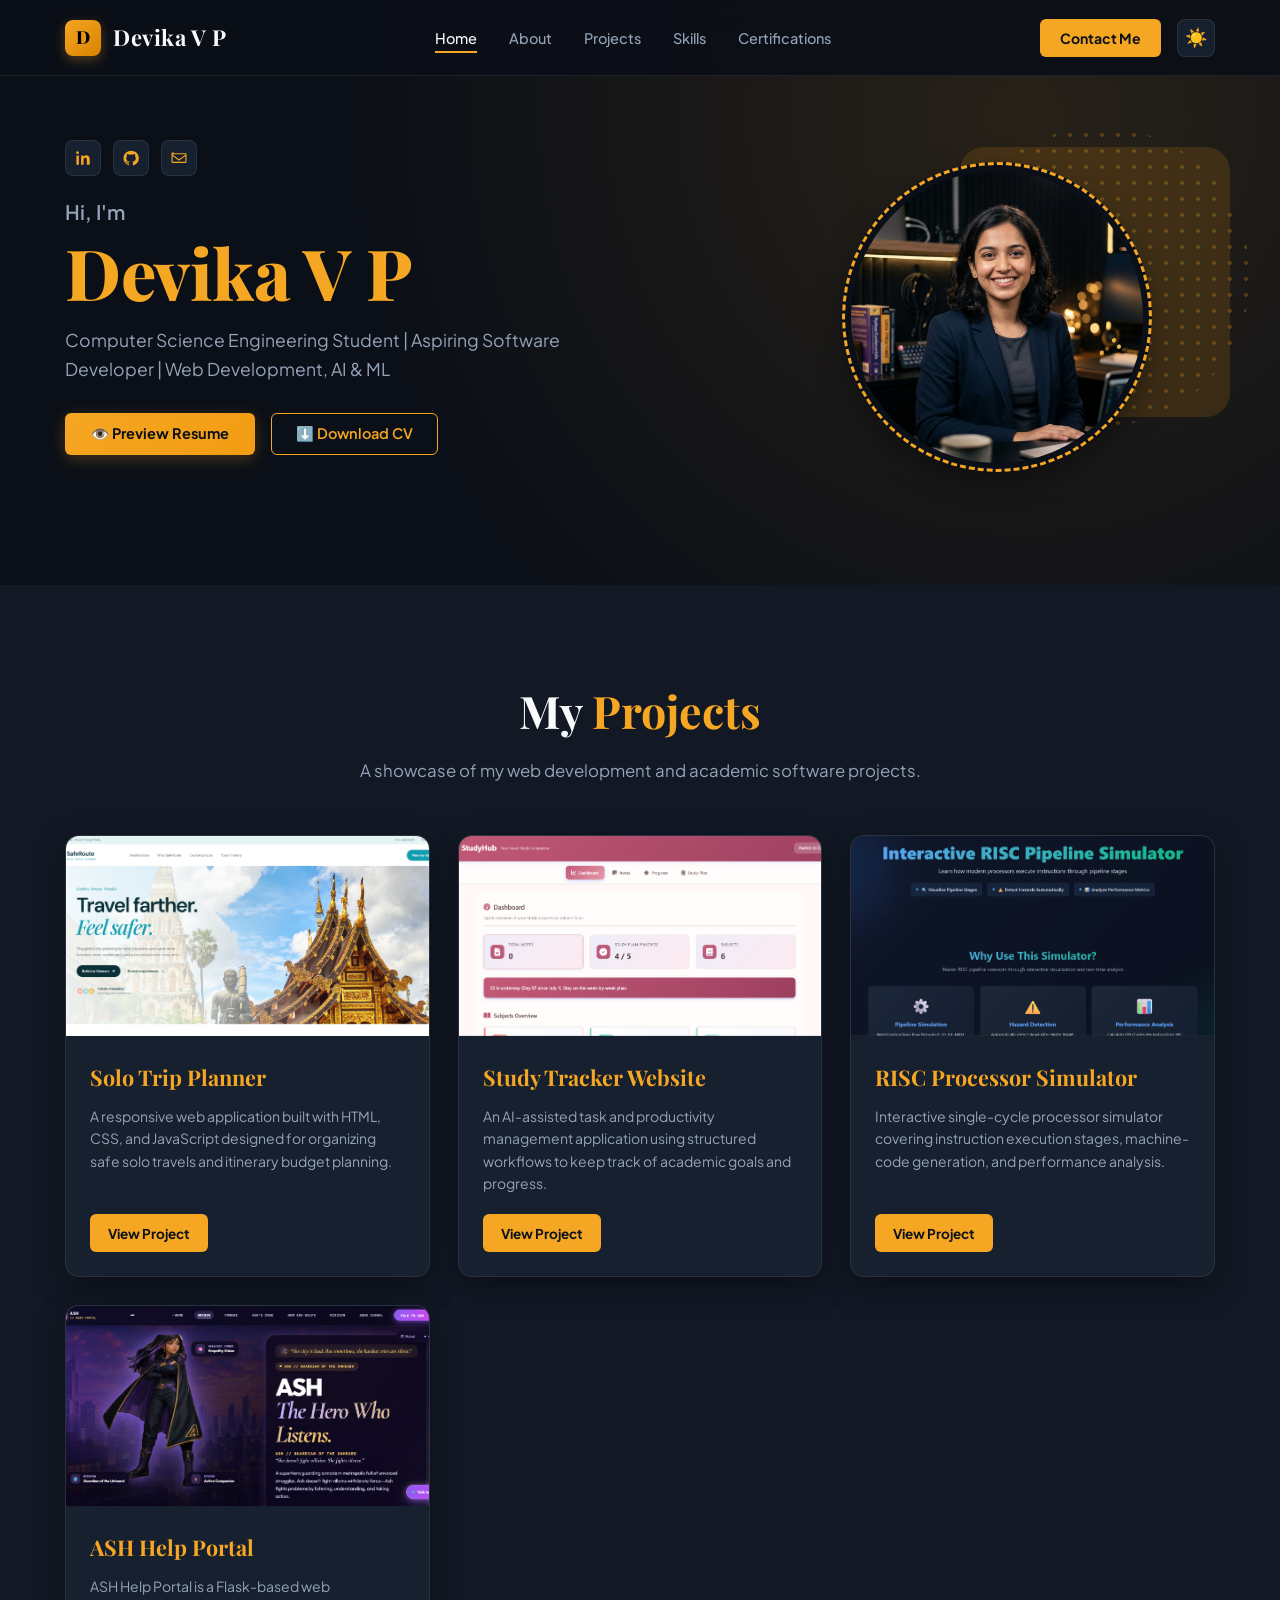
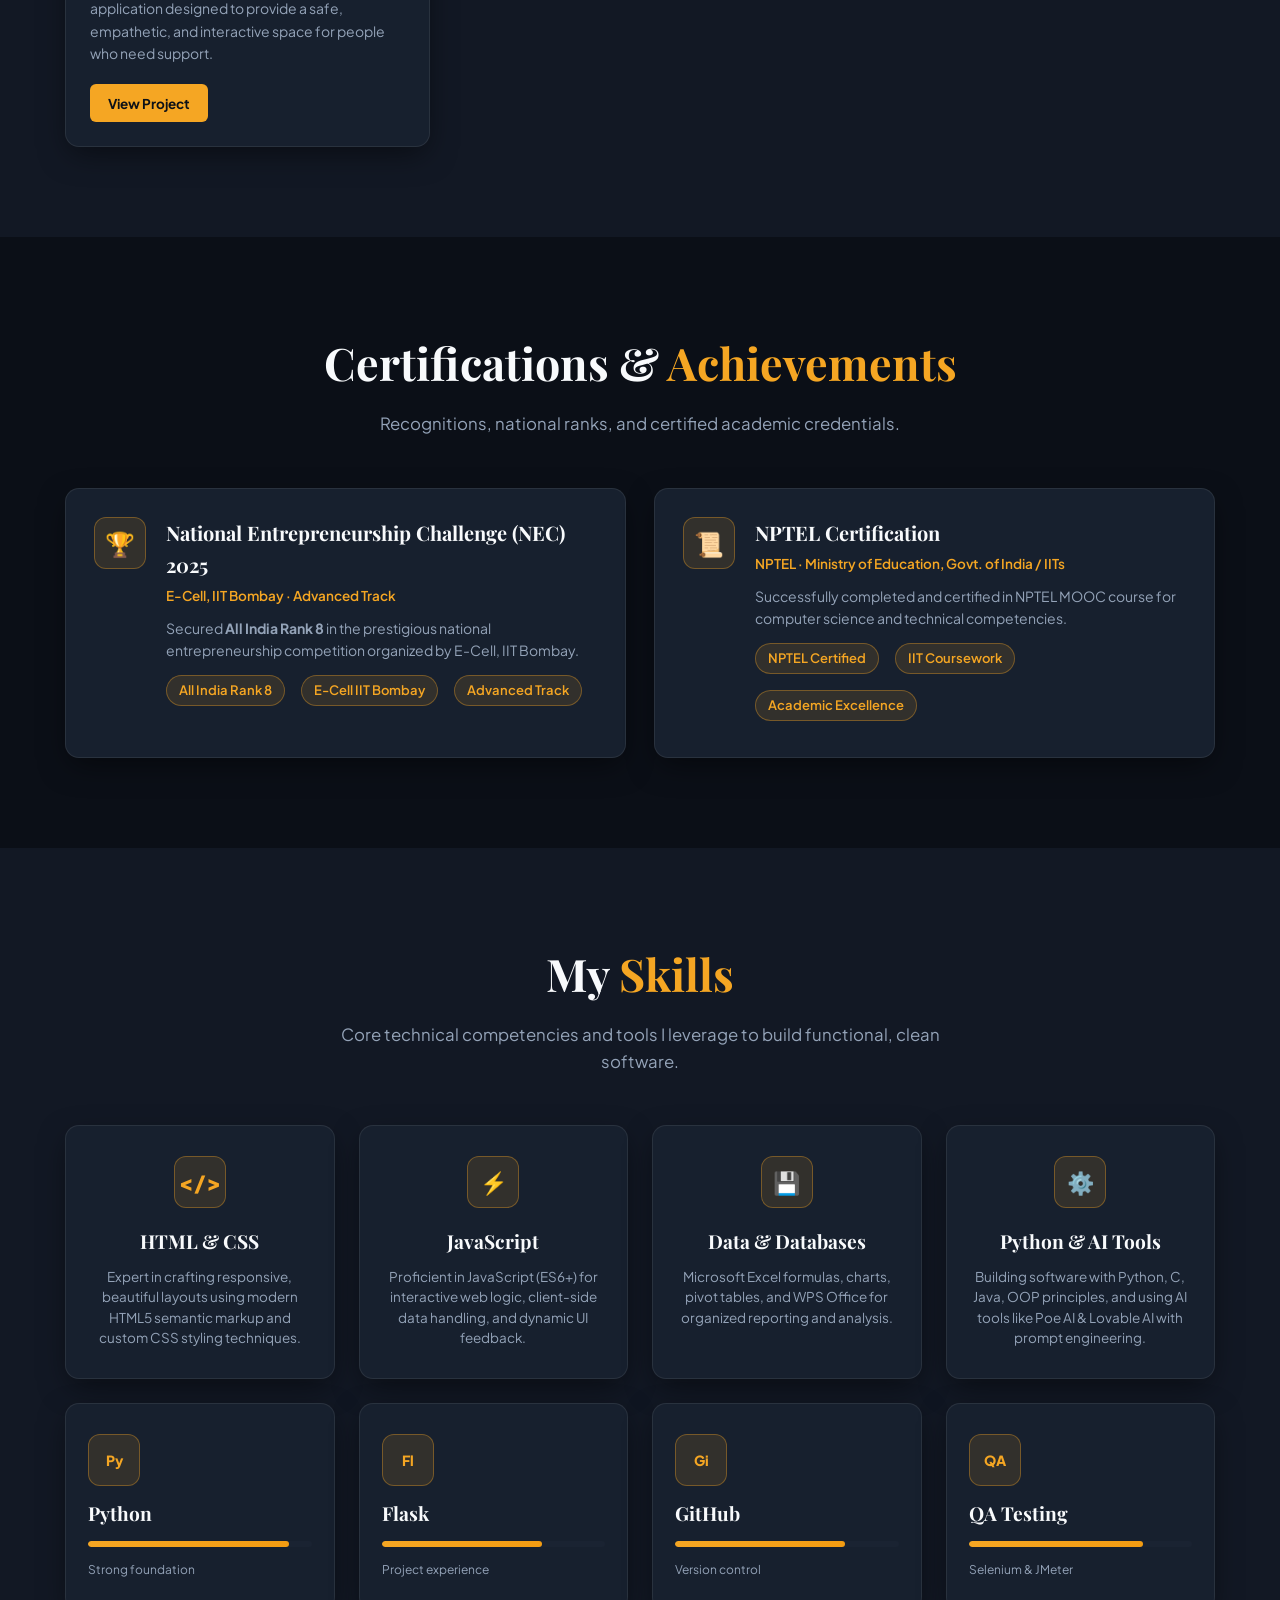
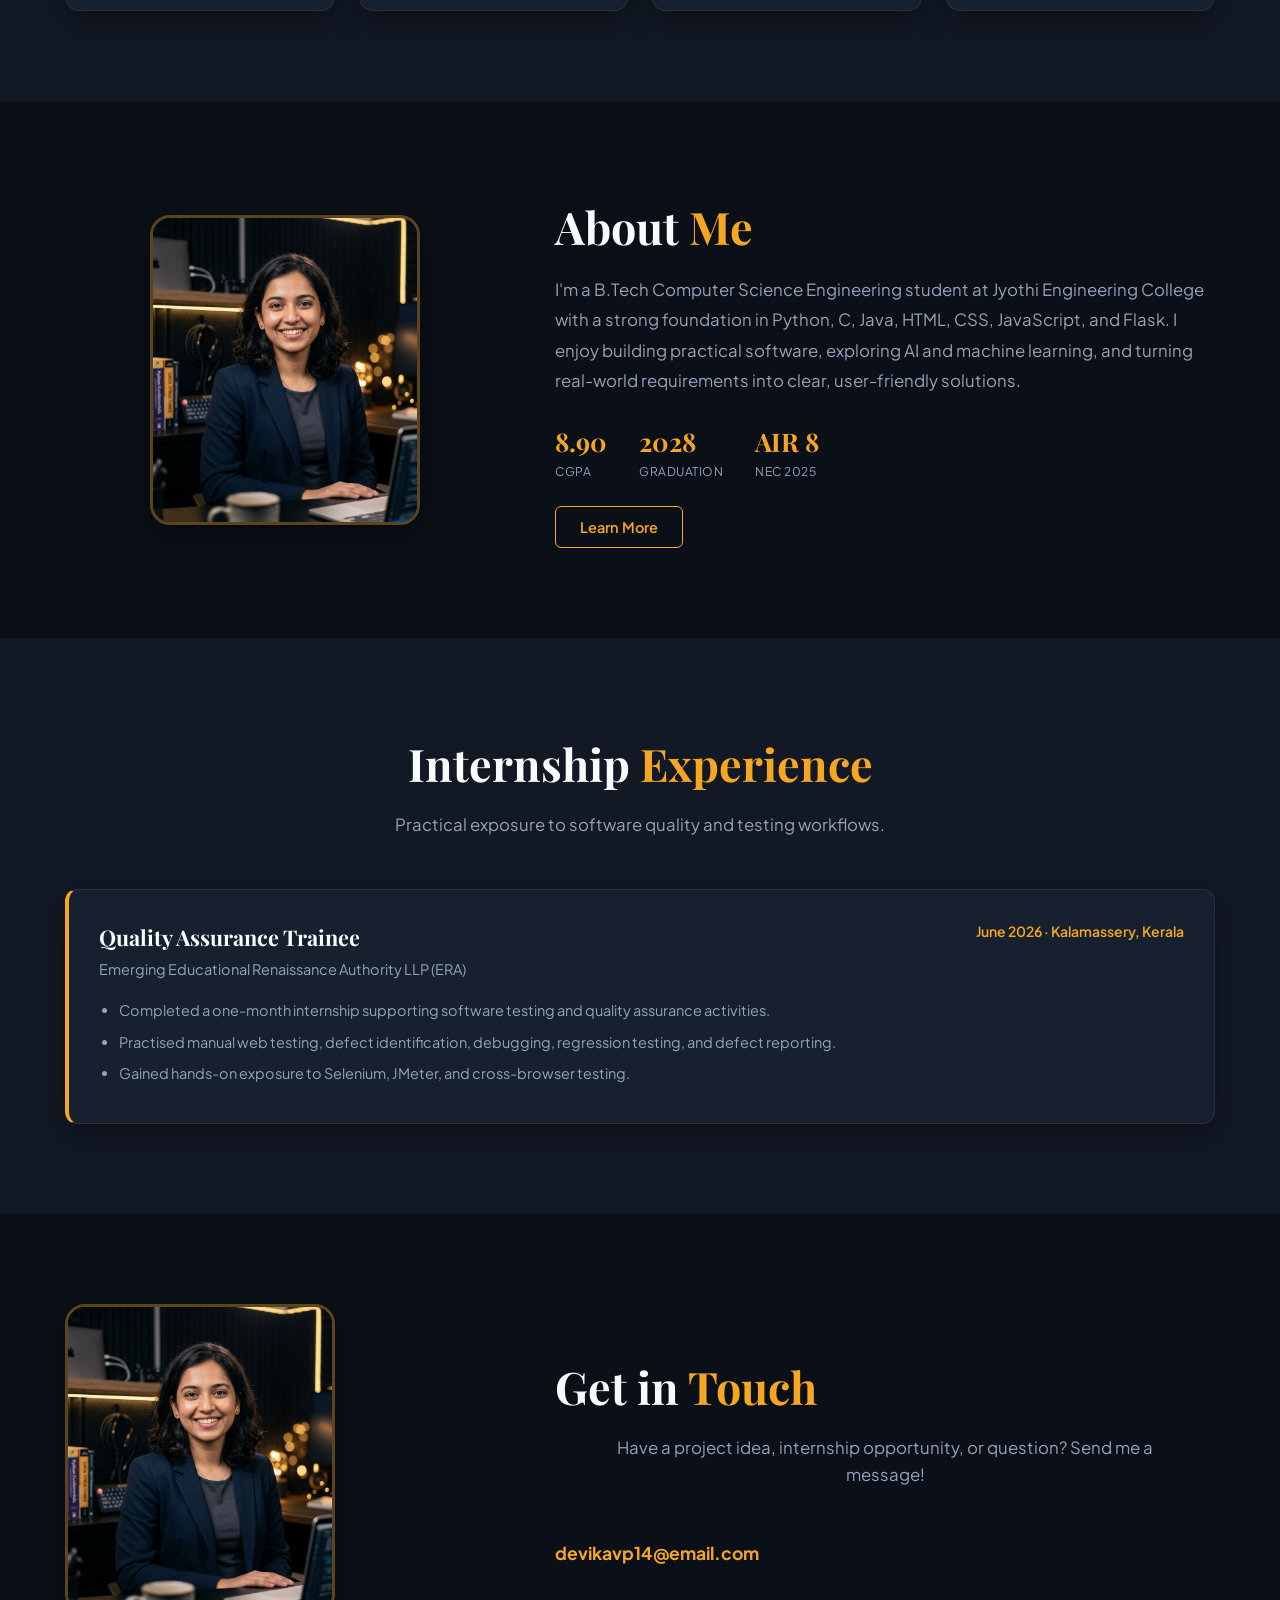
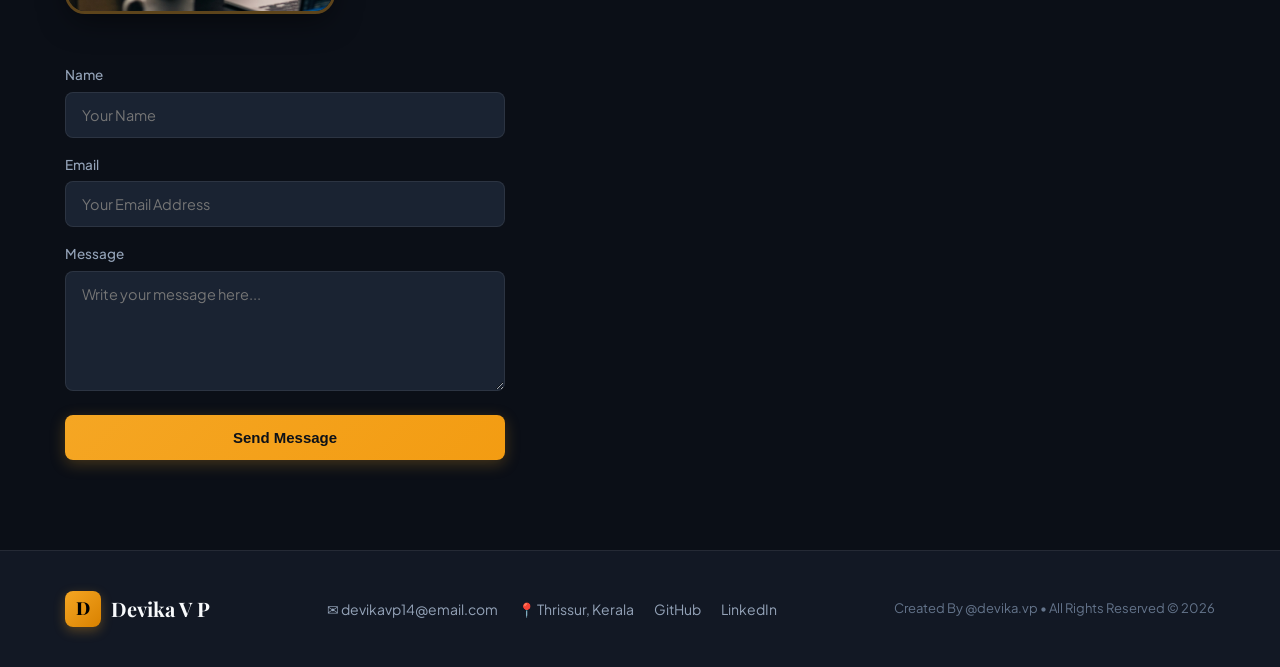
==== html/index.html @ f2f0548e "Initial portfolio" ====
<!DOCTYPE html>
<html lang="en">

<head>
  <meta charset="UTF-8">
  <meta name="viewport" content="width=device-width, initial-scale=1.0">
  <meta name="description"
    content="Devika V P — Computer Science Engineering Student & Aspiring Software Developer. Web development, AI/ML, projects, skills, and contact.">
  <title>Devika V P | Software Developer & Student Portfolio</title>

  <!-- Favicon -->
  <link rel="icon" type="image/svg+xml"
    href="data:image/svg+xml,<svg xmlns='http://www.w3.org/2000/svg' viewBox='0 0 100 100'><rect width='100' height='100' rx='20' fill='%23f5a623'/><text x='50%' y='68%' font-size='65' font-weight='bold' font-family='Georgia, serif' text-anchor='middle' fill='%23000000'>D</text></svg>">
  <link rel="stylesheet" href="style.css">

  <!-- Open Graph & Social Share Card Meta Tags -->
  <meta property="og:type" content="website">
  <meta property="og:title" content="Devika V P | Software Developer & Student Portfolio">
  <meta property="og:description"
    content="Computer Science Engineering Student @ Jyothi Engineering College. Web development, Python, Flask, AI/ML projects and QA testing.">
  <meta property="og:image" content="images/Avatar.jpg">
  <meta property="og:url" content="https://devika-vp.github.io/">

  <!-- Twitter Card Meta Tags -->
  <meta name="twitter:card" content="summary_large_image">
  <meta name="twitter:title" content="Devika V P | Software Developer Portfolio">
  <meta name="twitter:description"
    content="Computer Science Engineering Student @ Jyothi Engineering College. Web development, Python, Flask, AI/ML projects and QA testing.">
  <meta name="twitter:image" content="images/Avatar.jpg">
</head>

<body>

  <!-- 🔝 NAVBAR & SCROLL PROGRESS -->
  <header class="navbar">
    <div class="scroll-progress-bar" id="scrollProgress"></div>
    <div class="container">
      <a href="index.html" class="logo" aria-label="Devika V P Home">
        <span class="logo-badge">D</span>
        <span>Devika V P</span>
      </a>

      <nav aria-label="Main Navigation">
        <ul class="nav-links" id="navLinks">
          <li><a href="index.html" aria-current="page">Home</a></li>
          <li><a href="about.html">About</a></li>
          <li><a href="projects.html">Projects</a></li>
          <li><a href="#skills">Skills</a></li>
          <li><a href="#certifications">Certifications</a></li>
        </ul>
      </nav>

      <div class="nav-actions">
        <a href="#contact" class="nav-cta-btn">Contact Me</a>
        <button class="theme-toggle-btn" id="themeToggle" type="button" aria-label="Toggle light or dark theme">
          <span class="theme-icon">🌙</span>
        </button>
        <button class="mobile-toggle" id="mobileToggle" type="button" aria-label="Toggle menu">
          ☰
        </button>
      </div>
    </div>
  </header>

  <!-- 🚀 HERO SECTION -->
  <section class="hero-section" id="home">
    <div class="container">
      <div class="hero-grid">

        <!-- Left Hero Content -->
        <div class="hero-content">
          <div class="social-links" aria-label="Social links">
            <a href="https://www.linkedin.com/in/devika-v-p-40b480354" target="_blank" rel="noopener noreferrer"
              aria-label="LinkedIn">
              <svg viewBox="0 0 24 24" aria-hidden="true">
                <path
                  d="M6.5 8.5H3.25V21H6.5V8.5ZM4.88 3A1.88 1.88 0 1 0 4.88 6.75 1.88 1.88 0 0 0 4.88 3ZM21 13.84c0-3.76-2-5.51-4.67-5.51a4.04 4.04 0 0 0-3.65 2.01h-.05V8.5H9.5V21h3.25v-6.19c0-1.63.31-3.21 2.33-3.21 1.99 0 2.01 1.87 2.01 3.32V21H21v-7.16Z" />
              </svg>
            </a>
            <a href="https://github.com/devika-vp" target="_blank" rel="noopener noreferrer" aria-label="GitHub">
              <svg viewBox="0 0 24 24" aria-hidden="true">
                <path
                  d="M12 2.25a10 10 0 0 0-3.16 19.49c.5.09.68-.22.68-.48v-1.7c-2.78.61-3.37-1.18-3.37-1.18-.46-1.16-1.11-1.47-1.11-1.47-.91-.62.07-.61.07-.61 1 .07 1.53 1.03 1.53 1.03.9 1.53 2.35 1.09 2.93.83.09-.65.35-1.09.64-1.34-2.22-.25-4.56-1.11-4.56-4.94 0-1.09.39-1.98 1.03-2.68-.1-.25-.45-1.27.1-2.64 0 0 .84-.27 2.75 1.02A9.58 9.58 0 0 1 12 7.25c.85 0 1.7.11 2.5.33 1.9-1.29 2.74-1.02 2.74-1.02.55 1.37.2 2.39.1 2.64.64.7 1.03 1.59 1.03 2.68 0 3.84-2.34 4.68-4.57 4.93.36.31.68.92.68 1.85v2.74c0 .27.18.58.69.48A10 10 0 0 0 12 2.25Z" />
              </svg>
            </a>
            <a href="mailto:devikavp14@email.com" aria-label="Email">
              <svg viewBox="0 0 24 24" aria-hidden="true">
                <path
                  d="M3.5 5.5h17A1.5 1.5 0 0 1 22 7v10a1.5 1.5 0 0 1-1.5 1.5h-17A1.5 1.5 0 0 1 2 17V7a1.5 1.5 0 0 1 3.5-1.5Zm0 2.1 8.5 6.03 8.5-6.03V7h-17v.6Zm17 1.85-7.63 5.41a1.5 1.5 0 0 1-1.74 0L3.5 9.45V17h17V9.45Z" />
              </svg>
            </a>
          </div>
          <h2 class="hero-greeting">Hi, I'm</h2>
          <h1 class="hero-name">Devika V P</h1>
          <p class="hero-tagline">
            Computer Science Engineering Student | Aspiring Software Developer | Web Development, AI &amp; ML
          </p>

          <div class="hero-buttons">
            <a href="#" class="btn-gold-solid btn-open-resume-modal">👁️ Preview Resume</a>
            <a href="CV-1.pdf" class="btn-gold-outline" target="_blank" rel="noopener noreferrer">⬇️ Download CV</a>
          </div>
        </div>

        <!-- Right Hero Avatar Container -->
        <div class="hero-avatar-wrapper">
          <div class="hero-dots-pattern"></div>
          <div class="hero-backdrop-card"></div>
          <div class="hero-avatar-frame">
            <img src="images/Avatar.jpg" alt="Devika V P Profile Portrait" class="hero-avatar-img">
          </div>
        </div>

      </div>
    </div>
  </section>

  <!-- 📂 MY PROJECTS SECTION -->
  <section class="section section-alt" id="projects">
    <div class="container">

      <div class="section-header">
        <h2 class="section-title">My <span class="accent-text">Projects</span></h2>
        <p class="section-subtitle">
          A showcase of my web development and academic software projects.
        </p>
      </div>

      <div class="projects-grid">

        <!-- Project Card 1 -->
        <article class="project-card">
          <div class="project-thumbnail">
            <img src="images/SoloTripPlanner.png" alt="Solo Trip Planner App Preview">
          </div>
          <div class="project-body">
            <h3 class="project-title">Solo Trip Planner</h3>
            <p class="project-desc">
              A responsive web application built with HTML, CSS, and JavaScript designed for organizing safe solo
              travels and itinerary budget planning.
            </p>
            <div class="project-btn-wrapper">
              <a href="solo-trip.html" class="btn-card-gold">View Project</a>
            </div>
          </div>
        </article>

        <!-- Project Card 2 -->
        <article class="project-card">
          <div class="project-thumbnail">
            <img src="images/Study Tracker.png" alt="Study Tracker Application Preview">
          </div>
          <div class="project-body">
            <h3 class="project-title">Study Tracker Website</h3>
            <p class="project-desc">
              An AI-assisted task and productivity management application using structured workflows to keep track of
              academic goals and progress.
            </p>
            <div class="project-btn-wrapper">
              <a href="study-tracker.html" class="btn-card-gold">View Project</a>
            </div>
          </div>
        </article>

        <!-- Project Card 3 -->
        <article class="project-card">
          <div class="project-thumbnail">
            <img src="images/Risc.png" alt="Risc Application">
          </div>
          <div class="project-body">
            <h3 class="project-title">RISC Processor Simulator</h3>
            <p class="project-desc">
              Interactive single-cycle processor simulator covering instruction execution stages, machine-code
              generation, and performance analysis.
            </p>
            <div class="project-btn-wrapper">
              <a href="risc-simulator.html" class="btn-card-gold">View Project</a>
            </div>
          </div>
        </article>

        <!-- Project Card 4 -->
        <article class="project-card">
          <div class="project-thumbnail">
            <img src="images/Ash Portal.png" alt="ASH Help Portal preview">
          </div>
          <div class="project-body">
            <h3 class="project-title">ASH Help Portal</h3>
            <p class="project-desc">
              ASH Help Portal is a Flask-based web application designed to provide a safe, empathetic, and interactive
              space for people who need support.
            </p>
            <div class="project-btn-wrapper">
              <a href="ash.html" class="btn-card-gold">View Project</a>
            </div>
          </div>
        </article>

      </div>

    </div>
  </section>

  <!-- 🏆 CERTIFICATIONS & ACHIEVEMENTS SECTION -->
  <section class="section" id="certifications">
    <div class="container">
      <div class="section-header">
        <h2 class="section-title">Certifications &amp; <span class="accent-text">Achievements</span></h2>
        <p class="section-subtitle">Recognitions, national ranks, and certified academic credentials.</p>
      </div>

      <div class="cert-grid">
        <!-- Cert 1 -->
        <article class="cert-card">
          <div class="cert-icon">🏆</div>
          <div class="cert-body">
            <h3>National Entrepreneurship Challenge (NEC) 2025</h3>
            <p class="cert-issuer">E-Cell, IIT Bombay · Advanced Track</p>
            <p class="cert-desc">Secured <strong>All India Rank 8</strong> in the prestigious national entrepreneurship
              competition organized by E-Cell, IIT Bombay.</p>
            <div class="cert-tags">
              <span class="badge-tag">All India Rank 8</span>
              <span class="badge-tag">E-Cell IIT Bombay</span>
              <span class="badge-tag">Advanced Track</span>
            </div>
          </div>
        </article>

        <!-- Cert 2 -->
        <article class="cert-card">
          <div class="cert-icon">📜</div>
          <div class="cert-body">
            <h3>NPTEL Certification</h3>
            <p class="cert-issuer">NPTEL · Ministry of Education, Govt. of India / IITs</p>
            <p class="cert-desc">Successfully completed and certified in NPTEL MOOC course for computer science and
              technical competencies.</p>
            <div class="cert-tags">
              <span class="badge-tag">NPTEL Certified</span>
              <span class="badge-tag">IIT Coursework</span>
              <span class="badge-tag">Academic Excellence</span>
            </div>
          </div>
        </article>
      </div>

    </div>
  </section>

  <!-- 💡 MY SKILLS SECTION -->
  <section class="section section-alt" id="skills">
    <div class="container">

      <div class="section-header">
        <h2 class="section-title">My <span class="accent-text">Skills</span></h2>
        <p class="section-subtitle">
          Core technical competencies and tools I leverage to build functional, clean software.
        </p>
      </div>

      <div class="skills-grid">

        <div class="skill-card">
          <div class="skill-icon-box">&lt;/&gt;</div>
          <h3 class="skill-title">HTML &amp; CSS</h3>
          <p class="skill-desc">
            Expert in crafting responsive, beautiful layouts using modern HTML5 semantic markup and custom CSS styling
            techniques.
          </p>
        </div>

        <div class="skill-card">
          <div class="skill-icon-box">⚡</div>
          <h3 class="skill-title">JavaScript</h3>
          <p class="skill-desc">
            Proficient in JavaScript (ES6+) for interactive web logic, client-side data handling, and dynamic UI
            feedback.
          </p>
        </div>

        <div class="skill-card">
          <div class="skill-icon-box">💾</div>
          <h3 class="skill-title">Data &amp; Databases</h3>
          <p class="skill-desc">
            Microsoft Excel formulas, charts, pivot tables, and WPS Office for organized reporting and analysis.
          </p>
        </div>

        <div class="skill-card">
          <div class="skill-icon-box">⚙️</div>
          <h3 class="skill-title">Python &amp; AI Tools</h3>
          <p class="skill-desc">
            Building software with Python, C, Java, OOP principles, and using AI tools like Poe AI &amp; Lovable AI with
            prompt engineering.
          </p>
        </div>

        <div class="skill-card skill-card-compact">
          <div class="skill-icon-box">Py</div>
          <h3 class="skill-title">Python</h3>
          <div class="skill-meter"><span style="width: 90%"></span></div>
          <small>Strong foundation</small>
        </div>

        <div class="skill-card skill-card-compact">
          <div class="skill-icon-box">Fl</div>
          <h3 class="skill-title">Flask</h3>
          <div class="skill-meter"><span style="width: 72%"></span></div>
          <small>Project experience</small>
        </div>

        <div class="skill-card skill-card-compact">
          <div class="skill-icon-box">Gi</div>
          <h3 class="skill-title">GitHub</h3>
          <div class="skill-meter"><span style="width: 76%"></span></div>
          <small>Version control</small>
        </div>

        <div class="skill-card skill-card-compact">
          <div class="skill-icon-box">QA</div>
          <h3 class="skill-title">QA Testing</h3>
          <div class="skill-meter"><span style="width: 78%"></span></div>
          <small>Selenium &amp; JMeter</small>
        </div>

      </div>

    </div>
  </section>

  <!-- 👤 ABOUT ME SECTION -->
  <section class="section" id="about">
    <div class="container">
      <div class="about-container">
        <div class="about-visual">
          <img src="images/Avatar.jpg" alt="Devika V P" loading="lazy">
        </div>
        <div class="about-copy">
          <h2 class="section-title">About <span class="accent-text">Me</span></h2>
          <p class="about-text">I'm a B.Tech Computer Science Engineering student at Jyothi Engineering College with a
            strong foundation in Python, C, Java, HTML, CSS, JavaScript, and Flask. I enjoy building practical software,
            exploring AI and machine learning, and turning real-world requirements into clear, user-friendly solutions.
          </p>
          <div class="about-stats">
            <div><strong>8.90</strong><span>CGPA</span></div>
            <div><strong>2028</strong><span>Graduation</span></div>
            <div><strong>AIR 8</strong><span>NEC 2025</span></div>
          </div>
          <a href="about.html" class="btn-gold-outline">Learn More</a>
        </div>

      </div>
    </div>
  </section>

  <!-- 💼 INTERNSHIP SECTION -->
  <section class="section section-alt" id="experience">
    <div class="container">
      <div class="experience-container">
        <div class="section-header">
          <h2 class="section-title">Internship <span class="accent-text">Experience</span></h2>
          <p class="section-subtitle">Practical exposure to software quality and testing workflows.</p>
        </div>
        <article class="experience-card">
          <div class="experience-heading">
            <div>
              <h3>Quality Assurance Trainee</h3>
              <p>Emerging Educational Renaissance Authority LLP (ERA)</p>
            </div>
            <span>June 2026 · Kalamassery, Kerala</span>
          </div>
          <ul>
            <li>Completed a one-month internship supporting software testing and quality assurance activities.</li>
            <li>Practised manual web testing, defect identification, debugging, regression testing, and defect
              reporting.</li>
            <li>Gained hands-on exposure to Selenium, JMeter, and cross-browser testing.</li>
          </ul>
        </article>
      </div>
    </div>
  </section>

  <!-- ✉️ CONTACT ME SECTION -->
  <section class="section" id="contact">
    <div class="container">
      <div class="contact-container">
        <div class="contact-visual">
          <img src="images/Avatar.jpg" alt="Devika V P ready to connect" loading="lazy">
        </div>
        <div class="contact-copy">
          <div class="section-header">
            <h2 class="section-title">Get in <span class="accent-text">Touch</span></h2>
            <p class="section-subtitle">Have a project idea, internship opportunity, or question? Send me a message!</p>
          </div>
          <p class="contact-email"><a href="mailto:devikavp14@email.com">devikavp14@email.com</a></p>
        </div>

        <form class="contact-form" id="contactForm">
          <div class="form-group">
            <label for="name" class="form-label">Name</label>
            <input type="text" id="name" name="name" class="form-control" placeholder="Your Name" required>
          </div>

          <div class="form-group">
            <label for="email" class="form-label">Email</label>
            <input type="email" id="email" name="email" class="form-control" placeholder="Your Email Address" required>
          </div>

          <div class="form-group">
            <label for="message" class="form-label">Message</label>
            <textarea id="message" name="message" class="form-control" placeholder="Write your message here..."
              required></textarea>
          </div>

          <button type="submit" class="btn-full-gold">Send Message</button>
        </form>

      </div>
    </div>
  </section>

  <!-- 📄 RESUME PREVIEW MODAL -->
  <div class="modal-overlay" id="resumeModal" aria-hidden="true">
    <div class="modal-container">
      <div class="modal-header">
        <h3>Devika V P — Resume</h3>
        <button class="modal-close-btn" id="closeResumeModal" type="button"
          aria-label="Close resume preview">&times;</button>
      </div>
      <div class="modal-body">
        <iframe src="CV-1.pdf" title="Devika V P Resume PDF Preview"></iframe>
      </div>
    </div>
  </div>

  <!-- 🔝 BACK TO TOP BUTTON -->
  <button class="back-to-top-btn" id="backToTop" type="button" aria-label="Back to top">↑</button>

  <!-- 🔻 FOOTER -->
  <footer class="site-footer">
    <div class="container">
      <div class="footer-content">

        <div class="footer-logo">
          <span class="logo-badge">D</span>
          <span class="footer-brand">Devika V P</span>
        </div>

        <div class="footer-contact">
          <a href="mailto:devikavp14@email.com">✉ devikavp14@email.com</a>
          <span>📍 Thrissur, Kerala</span>
          <a href="https://github.com/devika-vp" target="_blank" rel="noopener noreferrer">GitHub</a>
          <a href="https://www.linkedin.com/in/devika-v-p-40b480354" target="_blank"
            rel="noopener noreferrer">LinkedIn</a>
        </div>

        <div class="footer-copyright">
          Created By @devika.vp • All Rights Reserved © <span id="year">2026</span>
        </div>

      </div>
    </div>
  </footer>

  <script src="script.js"></script>
</body>

</html>
---- html/style.css ----
/* ==========================================================================
   DEVIKA V P - PORTFOLIO DESIGN SYSTEM & UNIFIED THEME
   Warm Gold & Dark Slate Theme with Light Mode Toggle Support
   ========================================================================== */

@import url('https://fonts.googleapis.com/css2?family=Playfair+Display:ital,wght@0,500;0,600;0,700;0,800;1,600&family=Plus+Jakarta+Sans:wght@300;400;500;600;700;800&display=swap');

/* ==========================================================================
   THEME VARIABLES & TOKENS
   ========================================================================== */
:root,
[data-theme="dark"] {
  --bg-main: #0b0f17;
  --bg-secondary: #121824;
  --bg-card: #17202e;
  --bg-card-hover: #1e293b;
  --bg-input: #1a2332;
  --navbar-bg: rgba(11, 15, 23, 0.92);
  --navbar-border: rgba(255, 255, 255, 0.08);

  --text-main: #f8fafc;
  --text-muted: #94a3b8;
  --text-dim: #64748b;

  --accent-gold: #f5a623;
  --accent-gold-dark: #d98200;
  --accent-amber: #ff9800;
  --accent-orange: #f39c12;
  --accent-light: #ffe8cc;

  --border-subtle: rgba(255, 255, 255, 0.08);
  --border-gold: rgba(245, 166, 35, 0.35);

  --shadow-card: 0 10px 30px -5px rgba(0, 0, 0, 0.5);
  --shadow-gold: 0 8px 25px rgba(245, 166, 35, 0.25);
  --hero-glow: radial-gradient(circle at 80% 20%, rgba(245, 166, 35, 0.12) 0%, transparent 60%);

  --tag-bg: rgba(245, 166, 35, 0.12);
  --tag-text: #f5a623;

  --font-heading: 'Playfair Display', Georgia, serif;
  --font-body: 'Plus Jakarta Sans', -apple-system, BlinkMacSystemFont, sans-serif;
  --transition-smooth: all 0.3s cubic-bezier(0.4, 0, 0.2, 1);
}

[data-theme="light"] {
  --bg-main: #f8f9fc;
  --bg-secondary: #fffaf3;
  --bg-card: #ffffff;
  --bg-card-hover: #fff7ec;
  --bg-input: #fffaf4;
  --navbar-bg: rgba(248, 249, 252, 0.94);
  --navbar-border: #e8e9ed;

  --text-main: #1e232d;
  --text-muted: #5c6370;
  --text-dim: #8c92a0;

  --accent-gold: #e68a00;
  --accent-gold-dark: #cc7a00;
  --accent-amber: #f59e0b;
  --accent-orange: #ea580c;
  --accent-light: #fff3e0;

  --border-subtle: #eceef2;
  --border-gold: rgba(230, 138, 0, 0.35);

  --shadow-card: 0 12px 30px rgba(55, 45, 25, 0.07);
  --shadow-gold: 0 8px 20px rgba(230, 138, 0, 0.2);
  --hero-glow: radial-gradient(circle at 80% 20%, rgba(245, 158, 11, 0.15) 0%, transparent 60%);

  --tag-bg: #fff1df;
  --tag-text: #d97706;
}

/* RESET & BASE STYLES */
* {
  margin: 0;
  padding: 0;
  box-sizing: border-box;
}

html {
  scroll-behavior: smooth;
}

body {
  font-family: var(--font-body);
  background-color: var(--bg-main);
  color: var(--text-main);
  line-height: 1.6;
  overflow-x: hidden;
  opacity: 0;
  transition: opacity 0.4s ease, background-color 0.3s ease, color 0.3s ease;
  min-height: 100vh;
  display: flex;
  flex-direction: column;
}

body.fade-in-active {
  opacity: 1;
}

body.fade-out-active {
  opacity: 0;
}

a {
  color: var(--accent-gold);
  text-decoration: none;
  transition: var(--transition-smooth);
}

a:hover {
  color: var(--accent-amber);
}

img {
  max-width: 100%;
  height: auto;
  display: block;
}

.container {
  max-width: 1200px;
  margin: 0 auto;
  padding: 0 25px;
  width: 100%;
}

/* ==========================================================================
   NAVIGATION BAR & SCROLL PROGRESS INDICATOR
   ========================================================================== */
.navbar {
  position: fixed;
  top: 0;
  left: 0;
  width: 100%;
  height: 76px;
  background: var(--navbar-bg);
  backdrop-filter: blur(16px);
  -webkit-backdrop-filter: blur(16px);
  border-bottom: 1px solid var(--navbar-border);
  z-index: 1000;
  display: flex;
  align-items: center;
  transition: var(--transition-smooth);
}

.scroll-progress-bar {
  position: absolute;
  bottom: 0;
  left: 0;
  height: 3px;
  background: linear-gradient(90deg, var(--accent-gold), var(--accent-orange));
  width: 0%;
  transition: width 0.1s ease-out;
  z-index: 1001;
}

.navbar .container {
  display: flex;
  justify-content: space-between;
  align-items: center;
}

.logo {
  display: flex;
  align-items: center;
  gap: 12px;
  font-family: var(--font-heading);
  font-size: 22px;
  font-weight: 700;
  color: var(--text-main);
  letter-spacing: 0.5px;
}

.logo-badge {
  width: 36px;
  height: 36px;
  background: linear-gradient(135deg, var(--accent-gold), var(--accent-gold-dark));
  color: #000;
  font-weight: 800;
  font-size: 18px;
  border-radius: 8px;
  display: flex;
  align-items: center;
  justify-content: center;
  font-family: var(--font-heading);
  box-shadow: 0 4px 12px rgba(245, 166, 35, 0.3);
}

.nav-links {
  display: flex;
  align-items: center;
  gap: 32px;
  list-style: none;
}

.nav-links a {
  color: var(--text-muted);
  font-size: 14.5px;
  font-weight: 500;
  position: relative;
  padding: 6px 0;
}

.nav-links a:hover,
.nav-links a[aria-current="page"],
.nav-links a.active {
  color: var(--text-main);
}

.nav-links a::after {
  content: '';
  position: absolute;
  bottom: 0;
  left: 0;
  width: 0%;
  height: 2px;
  background: var(--accent-gold);
  transition: var(--transition-smooth);
}

.nav-links a:hover::after,
.nav-links a[aria-current="page"]::after,
.nav-links a.active::after {
  width: 100%;
}

.nav-actions {
  display: flex;
  align-items: center;
  gap: 16px;
}

.nav-cta-btn {
  display: inline-flex;
  align-items: center;
  justify-content: center;
  background: var(--accent-gold) !important;
  color: #0d1117 !important;
  font-weight: 700 !important;
  font-size: 14px !important;
  padding: 8px 20px !important;
  height: 38px;
  border-radius: 6px !important;
  transition: var(--transition-smooth);
  text-decoration: none !important;
  line-height: 1;
}

.nav-cta-btn:hover {
  background: var(--accent-amber) !important;
  transform: translateY(-2px);
  box-shadow: var(--shadow-gold);
}

.nav-cta-btn::after {
  display: none !important;
}

.theme-toggle-btn {
  background: var(--bg-card);
  border: 1px solid var(--border-subtle);
  color: var(--accent-gold);
  width: 38px;
  height: 38px;
  border-radius: 8px;
  display: flex;
  align-items: center;
  justify-content: center;
  font-size: 18px;
  cursor: pointer;
  transition: var(--transition-smooth);
}

.theme-toggle-btn:hover {
  border-color: var(--accent-gold);
  transform: scale(1.05);
  box-shadow: 0 0 12px rgba(245, 166, 35, 0.3);
}

.mobile-toggle {
  display: none;
  background: none;
  border: none;
  color: var(--text-main);
  font-size: 24px;
  cursor: pointer;
  padding: 4px;
}

/* ==========================================================================
   BUTTONS & FLOATING BACK TO TOP
   ========================================================================== */
.btn-gold-solid {
  display: inline-flex;
  align-items: center;
  justify-content: center;
  gap: 8px;
  background: linear-gradient(135deg, var(--accent-gold), var(--accent-orange));
  color: #0d1118;
  font-weight: 700;
  font-size: 14.5px;
  padding: 12px 26px;
  height: 42px;
  border-radius: 6px;
  border: none;
  cursor: pointer;
  transition: var(--transition-smooth);
  box-shadow: 0 4px 15px rgba(245, 166, 35, 0.25);
  text-decoration: none !important;
}

.btn-gold-solid:hover {
  background: linear-gradient(135deg, var(--accent-amber), var(--accent-gold));
  transform: translateY(-2px);
  box-shadow: 0 8px 25px rgba(245, 166, 35, 0.4);
  color: #000;
}

.btn-gold-outline, .nav-btn {
  display: inline-flex;
  align-items: center;
  justify-content: center;
  gap: 8px;
  background: transparent;
  color: var(--accent-gold);
  font-weight: 600;
  font-size: 14.5px;
  padding: 11px 24px;
  height: 42px;
  border-radius: 6px;
  border: 1.5px solid var(--accent-gold);
  cursor: pointer;
  transition: var(--transition-smooth);
  text-decoration: none !important;
}

.btn-gold-outline:hover, .nav-btn:hover {
  background: rgba(245, 166, 35, 0.12);
  color: var(--accent-amber);
  border-color: var(--accent-amber);
  transform: translateY(-2px);
}

.btn-card-gold {
  display: inline-flex;
  align-items: center;
  justify-content: center;
  background: var(--accent-gold);
  color: #0d1118 !important;
  font-weight: 700;
  font-size: 13.5px;
  padding: 8px 18px;
  height: 38px;
  border-radius: 6px;
  text-align: center;
  transition: var(--transition-smooth);
}

.btn-card-gold:hover {
  background: var(--accent-amber);
  transform: translateY(-2px);
  box-shadow: 0 4px 12px rgba(245, 166, 35, 0.3);
}

.back-to-top-btn {
  position: fixed;
  bottom: 30px;
  right: 30px;
  width: 46px;
  height: 46px;
  border-radius: 50%;
  background: linear-gradient(135deg, var(--accent-gold), var(--accent-orange));
  color: #0d1118;
  border: none;
  font-size: 20px;
  font-weight: 800;
  cursor: pointer;
  display: flex;
  align-items: center;
  justify-content: center;
  box-shadow: 0 8px 20px rgba(245, 166, 35, 0.35);
  opacity: 0;
  visibility: hidden;
  transform: translateY(20px);
  transition: var(--transition-smooth);
  z-index: 1500;
}

.back-to-top-btn.show {
  opacity: 1;
  visibility: visible;
  transform: translateY(0);
}

.back-to-top-btn:hover {
  transform: translateY(-4px);
  box-shadow: 0 12px 28px rgba(245, 166, 35, 0.5);
}

/* ==========================================================================
   HERO SECTION
   ========================================================================== */
.hero-section {
  padding: 140px 0 90px;
  position: relative;
  background: var(--hero-glow);
  overflow: hidden;
}

.hero-grid {
  display: grid;
  grid-template-columns: 1.2fr 0.8fr;
  align-items: center;
  gap: 60px;
}

.hero-greeting {
  font-family: var(--font-body);
  font-size: 1.25rem;
  font-weight: 600;
  color: var(--text-muted);
  margin-bottom: 6px;
}

.hero-name {
  font-family: var(--font-heading);
  font-size: clamp(3rem, 5.5vw, 4.5rem);
  font-weight: 800;
  color: var(--accent-gold);
  line-height: 1.1;
  margin-bottom: 15px;
  letter-spacing: -0.5px;
}

.hero-tagline {
  color: var(--text-muted);
  font-size: 1.1rem;
  margin-bottom: 30px;
  max-width: 520px;
}

.hero-buttons {
  display: flex;
  gap: 16px;
  flex-wrap: wrap;
  margin-bottom: 40px;
}

.social-links {
  display: flex;
  gap: 12px;
  margin-bottom: 20px;
}

.social-links a {
  display: inline-flex;
  align-items: center;
  justify-content: center;
  width: 36px;
  height: 36px;
  border-radius: 8px;
  background: var(--bg-card);
  color: var(--accent-gold);
  border: 1px solid var(--border-subtle);
  transition: var(--transition-smooth);
}

.social-links svg {
  width: 18px;
  height: 18px;
  fill: currentColor;
}

.social-links a:hover {
  color: #fff;
  background: var(--accent-gold);
  border-color: var(--accent-gold);
  transform: translateY(-3px);
}

.hero-avatar-wrapper {
  position: relative;
  display: flex;
  justify-content: center;
  align-items: center;
}

.hero-backdrop-card {
  position: absolute;
  top: -15px;
  right: -15px;
  width: 270px;
  height: 270px;
  background: var(--accent-orange);
  border-radius: 24px;
  opacity: 0.15;
  z-index: 1;
}

.hero-dots-pattern {
  position: absolute;
  top: -35px;
  right: -35px;
  width: 300px;
  height: 300px;
  background-image: radial-gradient(var(--accent-gold) 2px, transparent 2px);
  background-size: 16px 16px;
  opacity: 0.25;
  z-index: 0;
  border-radius: 50%;
}

.hero-avatar-frame {
  position: relative;
  width: 310px;
  height: 310px;
  border-radius: 50%;
  padding: 6px;
  background: var(--bg-main);
  border: 3px dashed var(--accent-gold);
  z-index: 2;
  box-shadow: var(--shadow-card);
}

.hero-avatar-img {
  width: 100%;
  height: 100%;
  object-fit: cover;
  border-radius: 50%;
}

/* ==========================================================================
   SECTIONS & TITLES
   ========================================================================== */
.section {
  padding: 90px 0;
  position: relative;
}

.section-alt {
  background-color: var(--bg-secondary);
}

.section-header {
  text-align: center;
  margin-bottom: 50px;
}

.section-title {
  font-family: var(--font-heading);
  font-size: 2.8rem;
  font-weight: 700;
  color: var(--text-main);
  margin-bottom: 12px;
}

.section-title .accent-text {
  color: var(--accent-gold);
}

.section-subtitle {
  color: var(--text-muted);
  font-size: 1.05rem;
  max-width: 600px;
  margin: 0 auto;
}

/* ==========================================================================
   PROJECT CATEGORY FILTERS & CARDS
   ========================================================================== */
.project-filters {
  display: flex;
  justify-content: center;
  flex-wrap: wrap;
  gap: 12px;
  margin-bottom: 35px;
}

.filter-btn {
  background: var(--bg-card);
  color: var(--text-muted);
  border: 1px solid var(--border-subtle);
  padding: 8px 18px;
  border-radius: 30px;
  font-size: 13.5px;
  font-weight: 600;
  cursor: pointer;
  transition: var(--transition-smooth);
}

.filter-btn:hover,
.filter-btn.active {
  background: var(--accent-gold);
  color: #0d1117;
  border-color: var(--accent-gold);
  box-shadow: var(--shadow-gold);
}

.projects-grid {
  display: grid;
  grid-template-columns: repeat(3, 1fr);
  gap: 28px;
}

.project-card, .project {
  background: var(--bg-card);
  border-radius: 14px;
  overflow: hidden;
  border: 1px solid var(--border-subtle);
  transition: var(--transition-smooth);
  display: flex;
  flex-direction: column;
  box-shadow: var(--shadow-card);
}

.project-card:hover, .project:hover {
  transform: translateY(-6px);
  border-color: var(--border-gold);
  background: var(--bg-card-hover);
  box-shadow: 0 15px 35px rgba(0, 0, 0, 0.3), 0 0 15px rgba(245, 166, 35, 0.15);
}

.project.hide-card {
  display: none !important;
}

.project-thumbnail {
  width: 100%;
  height: 200px;
  position: relative;
  overflow: hidden;
  background: var(--bg-secondary);
}

.project-thumbnail img {
  width: 100%;
  height: 100%;
  object-fit: cover;
  transition: transform 0.5s ease;
}

.project-card:hover .project-thumbnail img {
  transform: scale(1.05);
}

.project-body {
  padding: 24px;
  display: flex;
  flex-direction: column;
  flex-grow: 1;
}

.project-title {
  font-family: var(--font-heading);
  font-size: 1.35rem;
  font-weight: 700;
  color: var(--accent-gold);
  margin-bottom: 10px;
}

.project-desc {
  color: var(--text-muted);
  font-size: 14px;
  line-height: 1.6;
  margin-bottom: 20px;
  flex-grow: 1;
}

.project-btn-wrapper {
  margin-top: auto;
}

/* ==========================================================================
   CERTIFICATIONS & ACHIEVEMENTS SECTION
   ========================================================================== */
.cert-grid {
  display: grid;
  grid-template-columns: repeat(2, 1fr);
  gap: 28px;
  max-width: 1200px;
  margin: 0 auto;
}

.cert-card {
  background: var(--bg-card);
  border: 1px solid var(--border-subtle);
  border-radius: 14px;
  padding: 28px;
  transition: var(--transition-smooth);
  box-shadow: var(--shadow-card);
  display: flex;
  gap: 20px;
  align-items: flex-start;
  position: relative;
}

.cert-card:hover {
  transform: translateY(-5px);
  border-color: var(--border-gold);
  background: var(--bg-card-hover);
  box-shadow: 0 15px 35px rgba(0, 0, 0, 0.3), 0 0 15px rgba(245, 166, 35, 0.15);
}

.cert-icon {
  width: 52px;
  height: 52px;
  min-width: 52px;
  border-radius: 12px;
  background: var(--tag-bg);
  color: var(--accent-gold);
  display: flex;
  align-items: center;
  justify-content: center;
  font-size: 1.5rem;
  border: 1px solid var(--border-gold);
}

.cert-body h3 {
  font-family: var(--font-heading);
  color: var(--text-main);
  font-size: 1.25rem;
  margin-bottom: 4px;
}

.cert-issuer {
  color: var(--accent-gold);
  font-size: 13.5px;
  font-weight: 600;
  margin-bottom: 10px;
}

.cert-desc {
  color: var(--text-muted);
  font-size: 14px;
  line-height: 1.6;
  margin-bottom: 14px;
}

.cert-tags {
  display: flex;
  flex-wrap: wrap;
  gap: 8px;
}

/* ==========================================================================
   SKILLS SECTION
   ========================================================================== */
.skills-grid {
  display: grid;
  grid-template-columns: repeat(4, 1fr);
  gap: 24px;
}

.skill-card {
  background: var(--bg-card);
  border-radius: 14px;
  padding: 30px 22px;
  text-align: center;
  border: 1px solid var(--border-subtle);
  transition: var(--transition-smooth);
  box-shadow: var(--shadow-card);
}

.skill-card:hover {
  transform: translateY(-5px);
  border-color: var(--border-gold);
  background: var(--bg-card-hover);
}

.skill-icon-box {
  width: 52px;
  height: 52px;
  margin: 0 auto 18px;
  background: var(--tag-bg);
  border-radius: 12px;
  display: flex;
  align-items: center;
  justify-content: center;
  color: var(--accent-gold);
  font-size: 22px;
  font-weight: 800;
  border: 1px solid var(--border-gold);
}

.skill-title {
  font-family: var(--font-heading);
  font-size: 1.2rem;
  font-weight: 700;
  color: var(--text-main);
  margin-bottom: 10px;
}

.skill-desc {
  color: var(--text-muted);
  font-size: 13.5px;
  line-height: 1.5;
}

.skill-card-compact {
  text-align: left;
}

.skill-card-compact .skill-icon-box {
  margin: 0 0 12px 0;
  font-size: 14px;
}

.skill-meter {
  height: 6px;
  margin: 12px 0 8px;
  border-radius: 999px;
  background: var(--bg-input);
  overflow: hidden;
}

.skill-meter span {
  display: block;
  height: 100%;
  border-radius: inherit;
  background: linear-gradient(90deg, var(--accent-gold), var(--accent-orange));
}

.skill-card-compact small {
  color: var(--text-muted);
  font-size: 12px;
}

/* ==========================================================================
   ABOUT ME SECTION
   ========================================================================== */
.about-container {
  display: grid;
  grid-template-columns: 0.8fr 1.2fr;
  gap: 50px;
  align-items: center;
  max-width: 1200px;
  margin: 0 auto;
}

.about-visual {
  position: relative;
  display: flex;
  justify-content: center;
}

.about-visual img {
  width: 270px;
  height: 310px;
  object-fit: cover;
  border-radius: 20px;
  border: 3px solid var(--border-gold);
  box-shadow: var(--shadow-card);
}

.about-copy .section-title {
  text-align: left;
}

.about-text {
  color: var(--text-muted);
  font-size: 1.05rem;
  line-height: 1.8;
  margin-bottom: 25px;
}

.about-stats {
  display: flex;
  gap: 32px;
  margin: 25px 0;
}

.about-stats div {
  display: flex;
  flex-direction: column;
}

.about-stats strong {
  color: var(--accent-gold);
  font-family: var(--font-heading);
  font-size: 1.6rem;
}

.about-stats span {
  color: var(--text-muted);
  font-size: 12px;
  text-transform: uppercase;
  letter-spacing: 0.5px;
}

/* ==========================================================================
   EXPERIENCE SECTION
   ========================================================================== */
.experience-container {
  max-width: 1200px;
  margin: 0 auto;
}

.experience-card {
  background: var(--bg-card);
  border: 1px solid var(--border-subtle);
  border-left: 4px solid var(--accent-gold);
  border-radius: 12px;
  padding: 30px;
  box-shadow: var(--shadow-card);
}

.experience-heading {
  display: flex;
  justify-content: space-between;
  gap: 20px;
  align-items: flex-start;
  margin-bottom: 18px;
}

.experience-heading h3 {
  font-family: var(--font-heading);
  color: var(--text-main);
  font-size: 1.35rem;
  margin-bottom: 4px;
}

.experience-heading p,
.experience-card li {
  color: var(--text-muted);
  font-size: 14.5px;
}

.experience-heading span {
  color: var(--accent-gold);
  font-weight: 600;
  font-size: 14px;
}

.experience-card ul {
  padding-left: 20px;
}

.experience-card li {
  margin-bottom: 8px;
}

/* ==========================================================================
   CONTACT SECTION
   ========================================================================== */
.contact-container {
  display: grid;
  grid-template-columns: 0.8fr 1.2fr;
  gap: 50px;
  align-items: center;
  max-width: 1200px;
  margin: 0 auto;
}

.contact-visual img {
  width: 270px;
  height: 310px;
  object-fit: cover;
  border-radius: 20px;
  border: 3px solid var(--border-gold);
  box-shadow: var(--shadow-card);
}

.contact-copy .section-title {
  text-align: left;
}

.contact-email {
  margin-top: 15px;
  font-size: 1.1rem;
}

.contact-email a {
  color: var(--accent-gold);
  font-weight: 700;
}

.contact-form {
  display: flex;
  flex-direction: column;
  gap: 16px;
}

.form-group {
  display: flex;
  flex-direction: column;
  gap: 6px;
  text-align: left;
}

.form-label {
  color: var(--text-muted);
  font-size: 13.5px;
  font-weight: 500;
}

.form-control {
  width: 100%;
  padding: 13px 16px;
  background-color: var(--bg-input);
  border: 1px solid var(--border-subtle);
  border-radius: 8px;
  color: var(--text-main);
  font-family: var(--font-body);
  font-size: 14.5px;
  transition: var(--transition-smooth);
}

.form-control:focus {
  outline: none;
  border-color: var(--accent-gold);
  box-shadow: 0 0 0 3px rgba(245, 166, 35, 0.15);
}

textarea.form-control {
  resize: vertical;
  min-height: 120px;
}

.btn-full-gold {
  width: 100%;
  padding: 14px;
  background: linear-gradient(135deg, var(--accent-gold), var(--accent-orange));
  color: #0d1118;
  font-weight: 700;
  font-size: 15px;
  border: none;
  border-radius: 8px;
  cursor: pointer;
  transition: var(--transition-smooth);
  box-shadow: 0 4px 15px rgba(245, 166, 35, 0.25);
  margin-top: 8px;
}

.btn-full-gold:hover {
  background: linear-gradient(135deg, var(--accent-amber), var(--accent-gold));
  transform: translateY(-2px);
  box-shadow: 0 8px 25px rgba(245, 166, 35, 0.4);
}

/* ==========================================================================
   INTERACTIVE RESUME MODAL
   ========================================================================== */
.modal-overlay {
  position: fixed;
  top: 0;
  left: 0;
  width: 100%;
  height: 100%;
  background: rgba(0, 0, 0, 0.75);
  backdrop-filter: blur(8px);
  -webkit-backdrop-filter: blur(8px);
  z-index: 2000;
  display: flex;
  align-items: center;
  justify-content: center;
  opacity: 0;
  visibility: hidden;
  transition: var(--transition-smooth);
  padding: 20px;
}

.modal-overlay.active {
  opacity: 1;
  visibility: visible;
}

.modal-container {
  background: var(--bg-card);
  border: 1px solid var(--border-gold);
  border-radius: 16px;
  width: 100%;
  max-width: 900px;
  height: 85vh;
  display: flex;
  flex-direction: column;
  overflow: hidden;
  box-shadow: 0 20px 50px rgba(0, 0, 0, 0.6);
  transform: scale(0.92);
  transition: transform 0.3s cubic-bezier(0.34, 1.56, 0.64, 1);
}

.modal-overlay.active .modal-container {
  transform: scale(1);
}

.modal-header {
  padding: 16px 24px;
  background: var(--bg-secondary);
  border-bottom: 1px solid var(--border-subtle);
  display: flex;
  justify-content: space-between;
  align-items: center;
}

.modal-header h3 {
  font-family: var(--font-heading);
  color: var(--accent-gold);
  font-size: 1.25rem;
}

.modal-close-btn {
  background: transparent;
  border: none;
  color: var(--text-muted);
  font-size: 24px;
  cursor: pointer;
  width: 32px;
  height: 32px;
  border-radius: 50%;
  display: flex;
  align-items: center;
  justify-content: center;
  transition: var(--transition-smooth);
}

.modal-close-btn:hover {
  color: var(--accent-gold);
  background: rgba(245, 166, 35, 0.1);
}

.modal-body {
  flex: 1;
  width: 100%;
  height: 100%;
}

.modal-body iframe {
  width: 100%;
  height: 100%;
  border: none;
}

/* ==========================================================================
   UNIFIED DETAIL PAGES (SOLO TRIP, STUDY TRACKER, RISC, ASH)
   ========================================================================== */
.solo-trip-page {
  min-height: 100vh;
  background: var(--bg-main);
  color: var(--text-main);
}

.scene {
  padding-top: 110px;
  padding-bottom: 70px;
  flex: 1;
  width: 100%;
}

.detail-card, .card {
  background: var(--bg-card);
  border: 1px solid var(--border-subtle);
  border-radius: 18px;
  padding: 45px;
  width: 100%;
  max-width: 1200px;
  box-shadow: var(--shadow-card);
  margin: 0 auto;
}

.detail-card h1, .card .main-title, .main-title {
  font-family: var(--font-heading);
  font-size: 2.8rem;
  color: var(--accent-gold);
  margin-bottom: 10px;
}

.subtitle {
  color: var(--text-muted);
  font-size: 1.05rem;
  margin-bottom: 25px;
}

.detail-section {
  margin-top: 30px;
  padding-top: 22px;
  border-top: 1px solid var(--border-subtle);
}

.detail-section h2, .detail-section h3 {
  font-family: var(--font-heading);
  color: var(--accent-gold);
  font-size: 1.4rem;
  margin-bottom: 12px;
}

.detail-section p, .detail-section ul {
  color: var(--text-muted);
  font-size: 0.98rem;
  line-height: 1.7;
}

.detail-section ul {
  padding-left: 20px;
}

.detail-section li {
  margin-bottom: 8px;
}

.badge-tag {
  display: inline-block;
  background: var(--tag-bg);
  color: var(--tag-text);
  font-size: 13px;
  font-weight: 600;
  padding: 4px 12px;
  border-radius: 20px;
  border: 1px solid var(--border-gold);
  margin-right: 8px;
  margin-bottom: 8px;
}

/* Detail Hero Layout */
.solo-hero {
  min-height: 360px;
  display: grid;
  grid-template-columns: 1.1fr 0.9fr;
  align-items: center;
  padding: 120px max(5vw, 25px) 40px;
  gap: 40px;
  background: var(--hero-glow);
  max-width: 1200px;
  margin: 0 auto;
}

.solo-hero-copy {
  max-width: 580px;
}

.solo-eyebrow {
  display: inline-block;
  margin-bottom: 14px;
  padding: 6px 14px;
  border-radius: 20px;
  background: var(--tag-bg);
  color: var(--tag-text);
  font-size: 0.8rem;
  font-weight: 700;
  border: 1px solid var(--border-gold);
}

.solo-hero h1 {
  margin: 0 0 12px;
  color: var(--text-main);
  font-family: var(--font-heading);
  font-size: clamp(2.5rem, 5vw, 4rem);
  line-height: 1.1;
}

.solo-lead {
  color: var(--accent-gold);
  font-size: 1.15rem;
  font-weight: 600;
  margin-bottom: 12px;
}

.solo-intro {
  color: var(--text-muted);
  font-size: 0.95rem;
  line-height: 1.6;
  margin-bottom: 24px;
}

.solo-primary-button {
  display: inline-flex;
  align-items: center;
  gap: 10px;
  padding: 12px 24px;
  border-radius: 8px;
  background: linear-gradient(135deg, var(--accent-gold), var(--accent-orange));
  color: #0d1118;
  font-size: 0.9rem;
  font-weight: 700;
  text-decoration: none;
  box-shadow: var(--shadow-gold);
  transition: var(--transition-smooth);
}

.solo-primary-button:hover {
  transform: translateY(-2px);
  background: linear-gradient(135deg, var(--accent-amber), var(--accent-gold));
  color: #000;
}

.solo-hero-art {
  position: relative;
  display: flex;
  justify-content: center;
  align-items: center;
}

.solo-hero-art img {
  width: 100%;
  max-height: 300px;
  object-fit: cover;
  border-radius: 16px;
  border: 2px solid var(--border-gold);
  box-shadow: var(--shadow-card);
}

.solo-hero-note {
  position: absolute;
  top: -10px;
  right: 10px;
  color: var(--accent-gold);
  font-family: var(--font-heading);
  font-size: 0.95rem;
  font-style: italic;
  background: var(--bg-card);
  padding: 6px 14px;
  border-radius: 12px;
  border: 1px solid var(--border-subtle);
  box-shadow: var(--shadow-card);
}

.solo-detail-grid {
  display: grid;
  grid-template-columns: repeat(2, 1fr);
  gap: 24px;
  max-width: 1200px;
  margin: 0 auto;
  padding: 20px max(5vw, 25px) 40px;
}

.solo-detail-card {
  background: var(--bg-card);
  border: 1px solid var(--border-subtle);
  border-radius: 14px;
  padding: 24px;
  transition: var(--transition-smooth);
  box-shadow: var(--shadow-card);
  display: flex;
  gap: 18px;
  position: relative;
  overflow: hidden;
}

.solo-detail-card:hover {
  transform: translateY(-4px);
  border-color: var(--border-gold);
  background: var(--bg-card-hover);
}

.solo-icon {
  width: 44px;
  height: 44px;
  min-width: 44px;
  border-radius: 10px;
  background: var(--tag-bg);
  color: var(--accent-gold);
  display: flex;
  align-items: center;
  justify-content: center;
  font-size: 1.2rem;
  font-weight: 800;
  border: 1px solid var(--border-gold);
}

.solo-detail-card h2 {
  font-family: var(--font-heading);
  color: var(--text-main);
  font-size: 1.25rem;
  margin-bottom: 8px;
}

.solo-detail-card p,
.solo-detail-card li {
  color: var(--text-muted);
  font-size: 0.9rem;
  line-height: 1.6;
}

.solo-detail-card ul {
  padding-left: 18px;
}

.solo-card-art {
  position: absolute;
  right: 15px;
  bottom: 10px;
  opacity: 0.08;
  font-size: 4rem;
  font-weight: 800;
  color: var(--accent-gold);
  pointer-events: none;
}

.solo-footer-mark {
  text-align: center;
  padding: 20px;
  color: var(--text-dim);
  font-size: 0.8rem;
  letter-spacing: 1px;
}

/* Project detail link list on projects page */
.project {
  background: var(--bg-card);
  border: 1px solid var(--border-subtle);
  border-radius: 14px;
  padding: 28px;
  margin-top: 24px;
  box-shadow: var(--shadow-card);
}

.project-meta {
  color: var(--accent-gold);
  font-size: 13.5px;
  font-weight: 600;
  margin-bottom: 8px;
}

.project-bullets {
  color: var(--text-muted);
  font-size: 14px;
  line-height: 1.6;
  margin: 10px 0 16px;
  padding-left: 20px;
}

.project-bullets strong {
  color: var(--text-main);
}

.project-actions {
  display: flex;
  align-items: center;
  flex-wrap: wrap;
  gap: 12px;
  margin-top: 18px;
}

.project-actions .btn-card-gold,
.project-actions .btn-gold-outline {
  display: inline-flex;
  align-items: center;
  justify-content: center;
  height: 38px;
  padding: 0 18px;
  font-size: 13.5px;
  border-radius: 6px;
}

/* ==========================================================================
   FOOTER (UNIFIED ACROSS ALL PAGES)
   ========================================================================== */
.site-footer {
  background-color: var(--bg-secondary);
  border-top: 1px solid var(--border-subtle);
  padding: 40px 0;
  margin-top: auto;
}

.footer-content {
  display: flex;
  justify-content: space-between;
  align-items: center;
  flex-wrap: wrap;
  gap: 20px;
}

.footer-logo {
  display: flex;
  align-items: center;
  gap: 10px;
}

.footer-brand {
  font-family: var(--font-heading);
  font-weight: 700;
  font-size: 20px;
  color: var(--text-main);
}

.footer-contact {
  display: flex;
  align-items: center;
  gap: 20px;
  color: var(--text-muted);
  font-size: 14px;
  flex-wrap: wrap;
}

.footer-contact a {
  color: var(--text-muted);
}

.footer-contact a:hover {
  color: var(--accent-gold);
}

.footer-copyright {
  color: var(--text-dim);
  font-size: 13px;
}

/* ==========================================================================
   RESPONSIVE MEDIA QUERIES
   ========================================================================== */
@media (max-width: 992px) {
  .hero-grid {
    grid-template-columns: 1fr;
    text-align: center;
    gap: 40px;
  }

  .hero-greeting { font-size: 1.1rem; }
  .hero-name { font-size: 3.2rem; }
  .hero-tagline { margin: 0 auto 25px; }
  .hero-buttons { justify-content: center; }
  .social-links { justify-content: center; }

  .projects-grid, .cert-grid {
    grid-template-columns: 1fr;
  }

  .skills-grid {
    grid-template-columns: repeat(2, 1fr);
  }

  .about-container, .contact-container {
    grid-template-columns: 1fr;
    text-align: center;
  }

  .about-copy .section-title, .contact-copy .section-title {
    text-align: center;
  }

  .about-stats {
    justify-content: center;
  }

  .solo-hero {
    grid-template-columns: 1fr;
    text-align: center;
  }

  .solo-detail-grid {
    grid-template-columns: 1fr;
  }

  .modal-container {
    height: 90vh;
  }
}

@media (max-width: 768px) {
  .navbar {
    height: 68px;
  }

  .mobile-toggle {
    display: block;
  }

  .nav-links {
    position: fixed;
    top: 68px;
    left: 0;
    width: 100%;
    background: var(--bg-card);
    border-bottom: 1px solid var(--border-subtle);
    flex-direction: column;
    padding: 24px;
    gap: 18px;
    transform: translateY(-150%);
    transition: transform 0.3s ease;
    box-shadow: 0 10px 25px rgba(0,0,0,0.3);
  }

  .nav-links.active {
    transform: translateY(0);
  }

  .hero-section {
    padding: 110px 0 60px;
  }

  .hero-name {
    font-size: 2.6rem;
  }

  .projects-grid,
  .skills-grid {
    grid-template-columns: 1fr;
  }

  .section-title {
    font-size: 2.2rem;
  }

  .detail-card, .card {
    padding: 24px;
  }

  .footer-content {
    flex-direction: column;
    text-align: center;
  }

  .footer-contact {
    justify-content: center;
  }
}
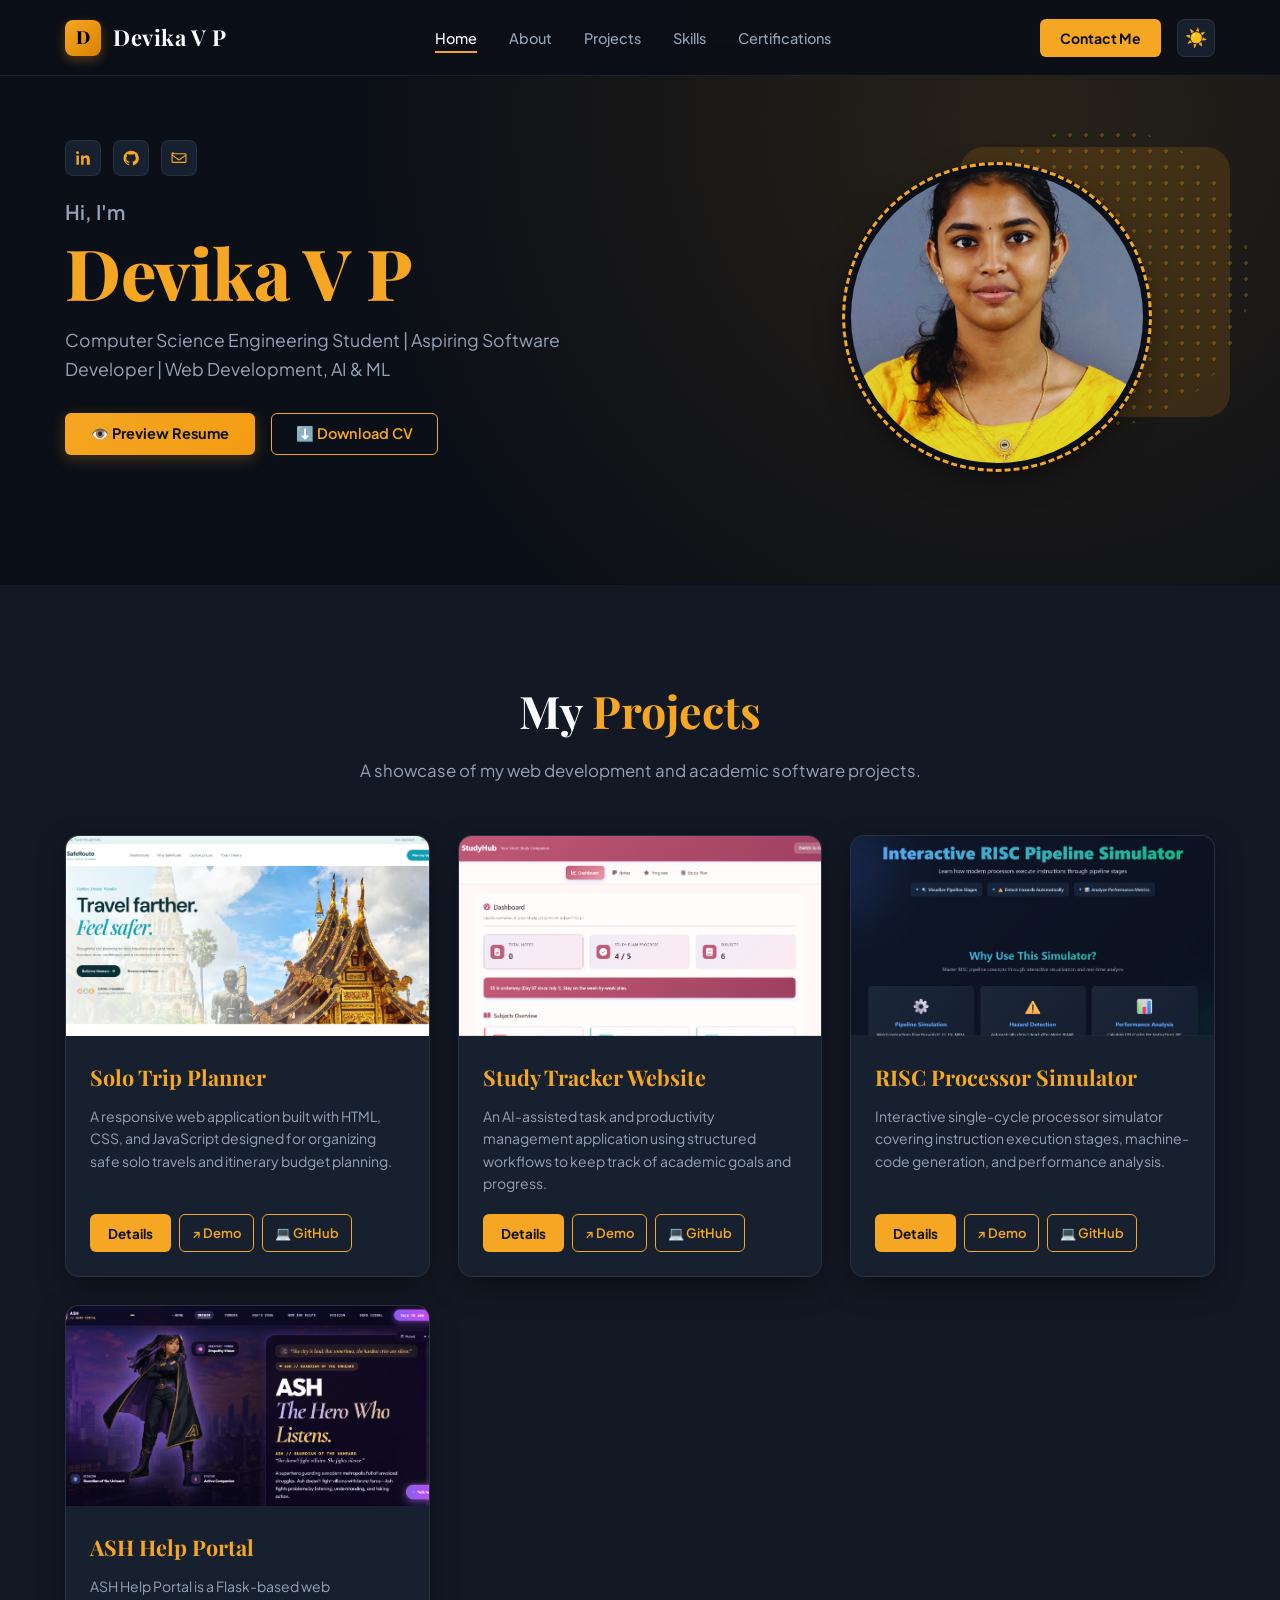
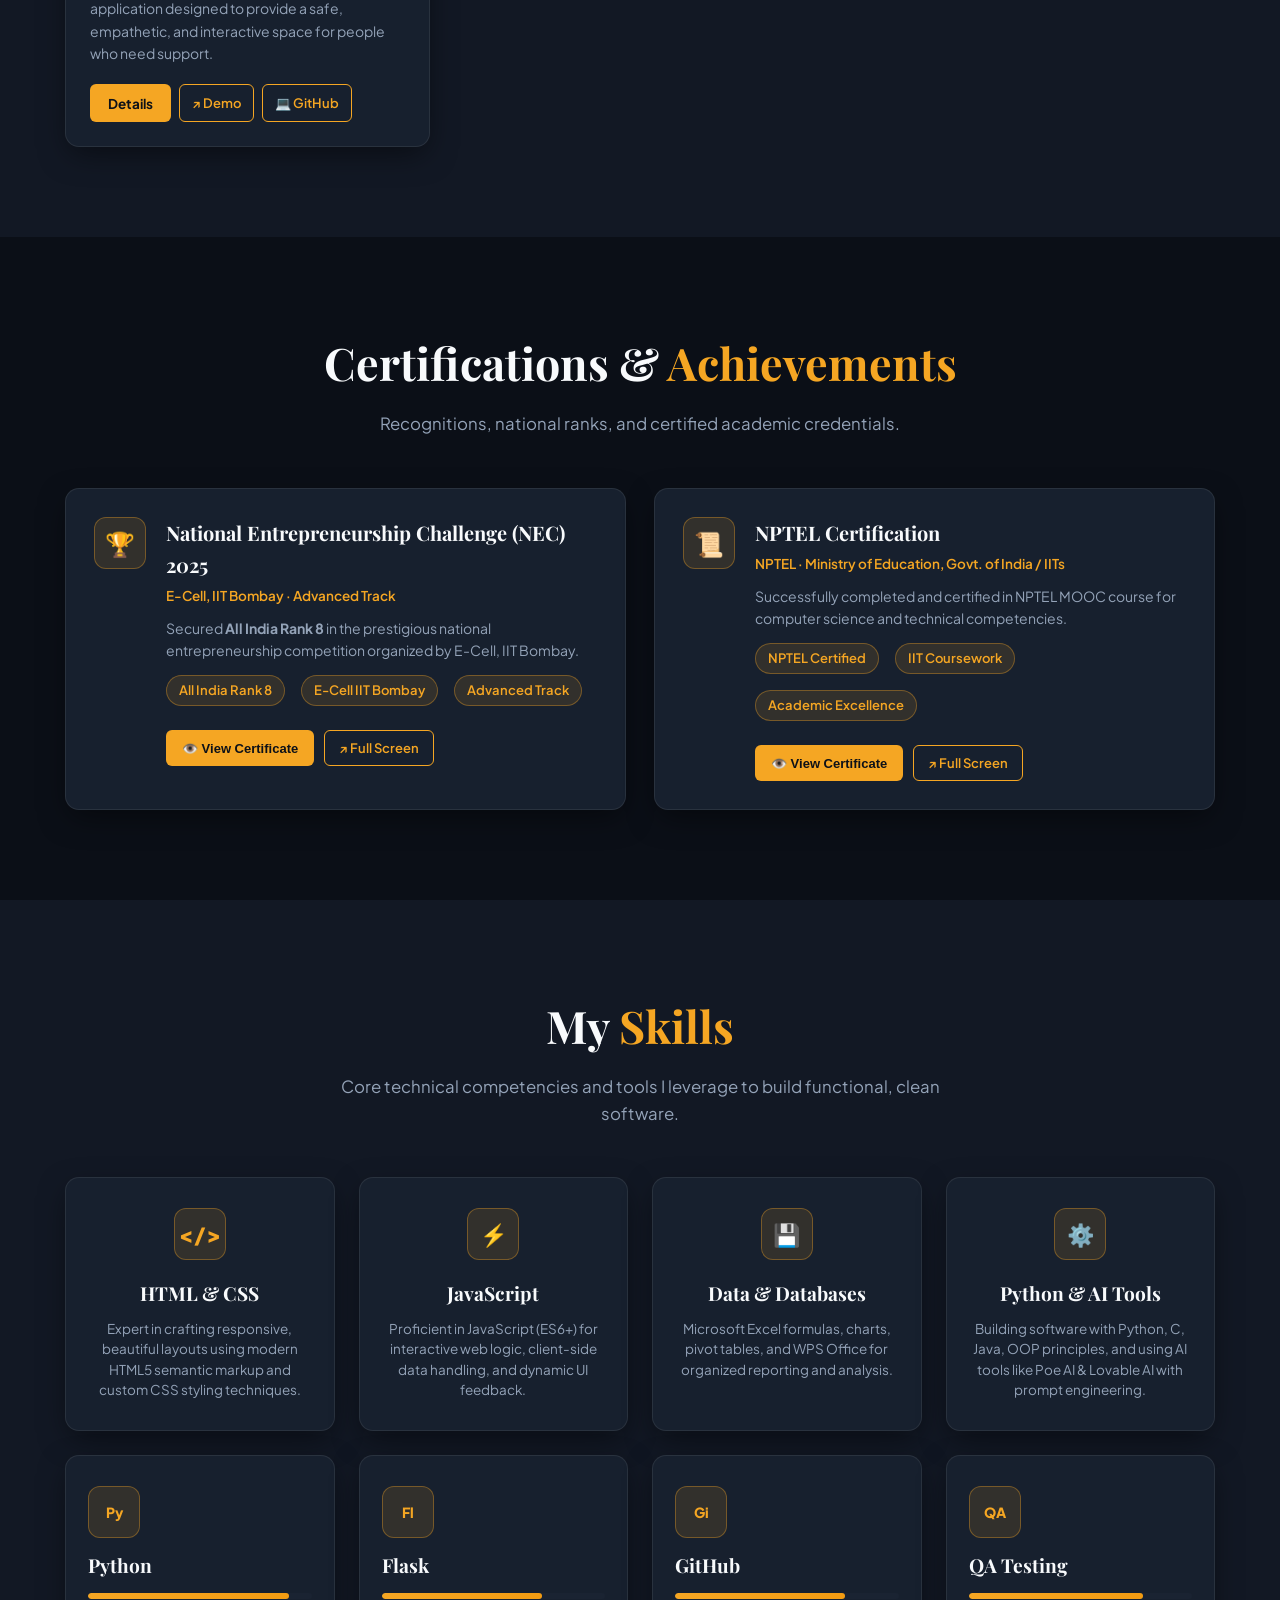
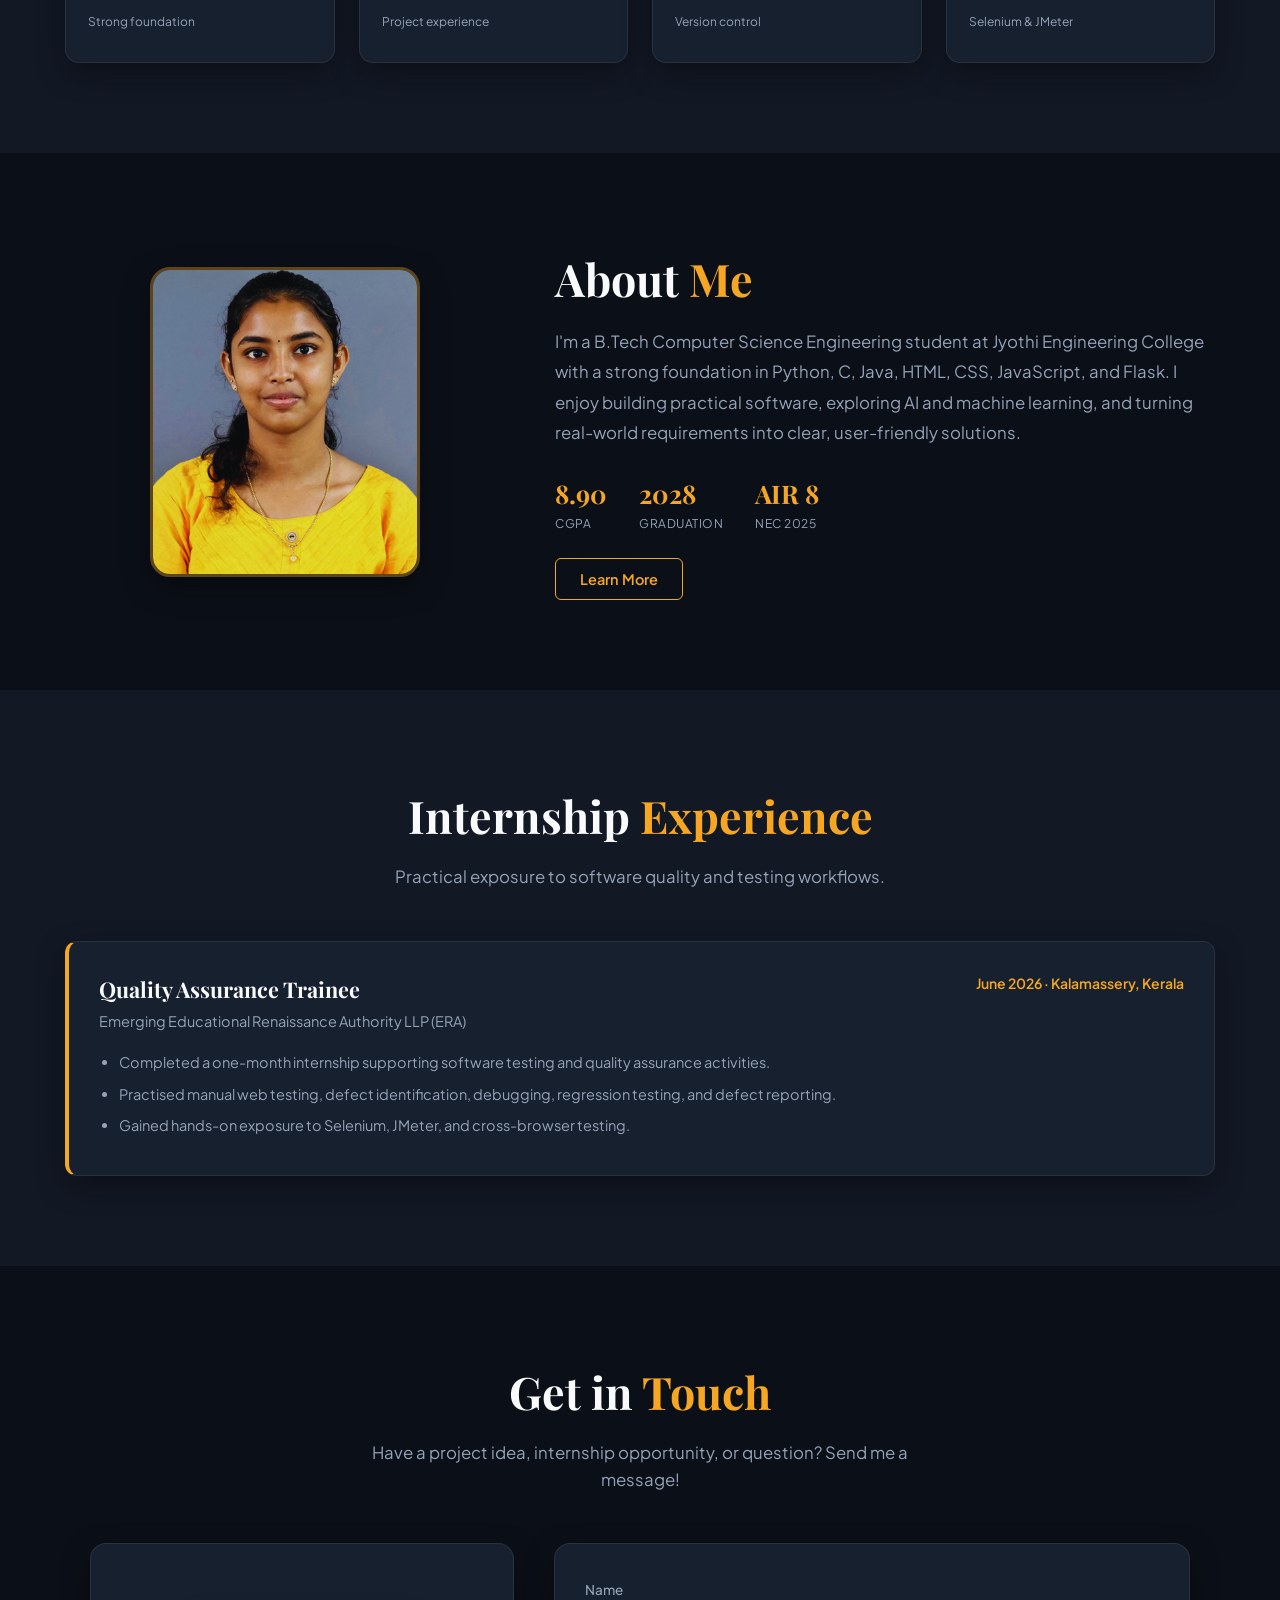
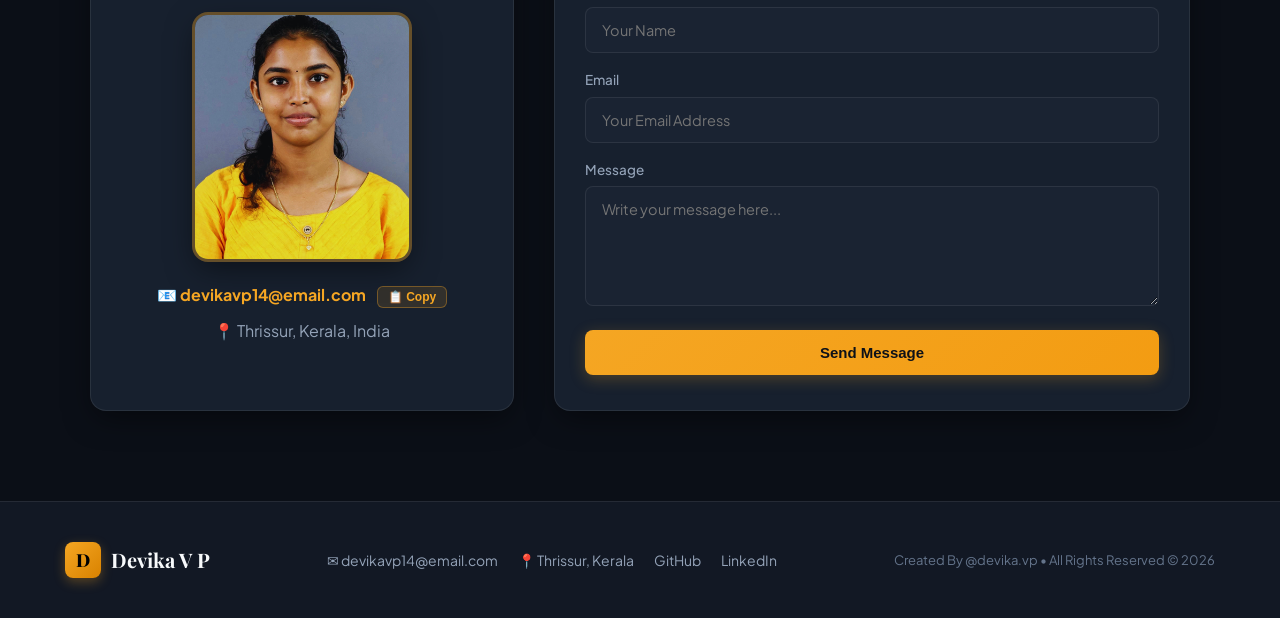
==== commit 40a595c5: "Update profile image" ====
--- a/html/index.html
+++ b/html/index.html
@@ -18,7 +18,7 @@
   <meta property="og:title" content="Devika V P | Software Developer & Student Portfolio">
   <meta property="og:description"
     content="Computer Science Engineering Student @ Jyothi Engineering College. Web development, Python, Flask, AI/ML projects and QA testing.">
-  <meta property="og:image" content="images/Avatar.jpg">
+  <meta property="og:image" content="images/profile.png">
   <meta property="og:url" content="https://devika-vp.github.io/">
 
   <!-- Twitter Card Meta Tags -->
@@ -26,7 +26,7 @@
   <meta name="twitter:title" content="Devika V P | Software Developer Portfolio">
   <meta name="twitter:description"
     content="Computer Science Engineering Student @ Jyothi Engineering College. Web development, Python, Flask, AI/ML projects and QA testing.">
-  <meta name="twitter:image" content="images/Avatar.jpg">
+  <meta name="twitter:image" content="images/profile.png">
 </head>
 
 <body>
@@ -107,7 +107,7 @@
           <div class="hero-dots-pattern"></div>
           <div class="hero-backdrop-card"></div>
           <div class="hero-avatar-frame">
-            <img src="images/Avatar.jpg" alt="Devika V P Profile Portrait" class="hero-avatar-img">
+            <img src="images/profile.png" alt="Devika V P Profile Portrait" class="hero-avatar-img">
           </div>
         </div>
 
@@ -140,7 +140,11 @@
               travels and itinerary budget planning.
             </p>
             <div class="project-btn-wrapper">
-              <a href="solo-trip.html" class="btn-card-gold">View Project</a>
+              <a href="solo-trip.html" class="btn-card-gold">Details</a>
+              <a href="https://soloscript2026-tinkherhack.vercel.app/" target="_blank" rel="noopener noreferrer"
+                class="btn-gold-outline" style="height: 38px; padding: 0 12px; font-size: 13px;">↗ Demo</a>
+              <a href="https://github.com/devika-vp/tink-her-hack-temp" target="_blank" rel="noopener noreferrer"
+                class="btn-gold-outline" style="height: 38px; padding: 0 12px; font-size: 13px;">💻 GitHub</a>
             </div>
           </div>
         </article>
@@ -157,7 +161,11 @@
               academic goals and progress.
             </p>
             <div class="project-btn-wrapper">
-              <a href="study-tracker.html" class="btn-card-gold">View Project</a>
+              <a href="study-tracker.html" class="btn-card-gold">Details</a>
+              <a href="https://smart-study-hub-sigma.vercel.app/" target="_blank" rel="noopener noreferrer"
+                class="btn-gold-outline" style="height: 38px; padding: 0 12px; font-size: 13px;">↗ Demo</a>
+              <a href="https://github.com/devika-vp/Smart_Study_Hub-" target="_blank" rel="noopener noreferrer"
+                class="btn-gold-outline" style="height: 38px; padding: 0 12px; font-size: 13px;">💻 GitHub</a>
             </div>
           </div>
         </article>
@@ -174,7 +182,12 @@
               generation, and performance analysis.
             </p>
             <div class="project-btn-wrapper">
-              <a href="risc-simulator.html" class="btn-card-gold">View Project</a>
+              <a href="risc-simulator.html" class="btn-card-gold">Details</a>
+              <a href="https://instruction-execution-cycle-simulat.vercel.app" target="_blank" rel="noopener noreferrer"
+                class="btn-gold-outline" style="height: 38px; padding: 0 12px; font-size: 13px;">↗ Demo</a>
+              <a href="https://github.com/Devikrishna-PS/Instruction-Execution-Cycle-Simulator" target="_blank"
+                rel="noopener noreferrer" class="btn-gold-outline"
+                style="height: 38px; padding: 0 12px; font-size: 13px;">💻 GitHub</a>
             </div>
           </div>
         </article>
@@ -191,7 +204,11 @@
               space for people who need support.
             </p>
             <div class="project-btn-wrapper">
-              <a href="ash.html" class="btn-card-gold">View Project</a>
+              <a href="ash.html" class="btn-card-gold">Details</a>
+              <a href="https://ash-help-portal.onrender.com/" target="_blank" rel="noopener noreferrer"
+                class="btn-gold-outline" style="height: 38px; padding: 0 12px; font-size: 13px;">↗ Demo</a>
+              <a href="https://github.com/devika-vp/ash-help-portal" target="_blank" rel="noopener noreferrer"
+                class="btn-gold-outline" style="height: 38px; padding: 0 12px; font-size: 13px;">💻 GitHub</a>
             </div>
           </div>
         </article>
@@ -223,6 +240,17 @@
               <span class="badge-tag">E-Cell IIT Bombay</span>
               <span class="badge-tag">Advanced Track</span>
             </div>
+            <div class="cert-actions">
+              <button type="button" class="btn-cert-view btn-open-cert-modal"
+                data-cert-title="National Entrepreneurship Challenge (NEC) 2025 — Certificate"
+                data-cert-src="images/NEC.png">
+                👁️ View Certificate
+              </button>
+              <a href="images/NEC.png" target="_blank" rel="noopener noreferrer" class="btn-cert-link"
+                title="Open full image in new tab">
+                ↗️ Full Screen
+              </a>
+            </div>
           </div>
         </article>
 
@@ -239,6 +267,16 @@
               <span class="badge-tag">IIT Coursework</span>
               <span class="badge-tag">Academic Excellence</span>
             </div>
+            <div class="cert-actions">
+              <button type="button" class="btn-cert-view btn-open-cert-modal"
+                data-cert-title="NPTEL Certification — Certificate" data-cert-src="images/NPTEL.png">
+                👁️ View Certificate
+              </button>
+              <a href="images/NPTEL.png" target="_blank" rel="noopener noreferrer" class="btn-cert-link"
+                title="Open full image in new tab">
+                ↗️ Full Screen
+              </a>
+            </div>
           </div>
         </article>
       </div>
@@ -332,7 +370,7 @@
     <div class="container">
       <div class="about-container">
         <div class="about-visual">
-          <img src="images/Avatar.jpg" alt="Devika V P" loading="lazy">
+          <img src="images/profile.png" alt="Devika V P" loading="lazy">
         </div>
         <div class="about-copy">
           <h2 class="section-title">About <span class="accent-text">Me</span></h2>
@@ -382,16 +420,23 @@
   <!-- ✉️ CONTACT ME SECTION -->
   <section class="section" id="contact">
     <div class="container">
+
+      <div class="section-header">
+        <h2 class="section-title">Get in <span class="accent-text">Touch</span></h2>
+        <p class="section-subtitle">Have a project idea, internship opportunity, or question? Send me a message!</p>
+      </div>
+
       <div class="contact-container">
-        <div class="contact-visual">
-          <img src="images/Avatar.jpg" alt="Devika V P ready to connect" loading="lazy">
-        </div>
-        <div class="contact-copy">
-          <div class="section-header">
-            <h2 class="section-title">Get in <span class="accent-text">Touch</span></h2>
-            <p class="section-subtitle">Have a project idea, internship opportunity, or question? Send me a message!</p>
-          </div>
-          <p class="contact-email"><a href="mailto:devikavp14@email.com">devikavp14@email.com</a></p>
+        <div class="contact-info">
+          <div class="contact-visual">
+            <img src="images/profile.png" alt="Devika V P ready to connect" loading="lazy">
+          </div>
+          <div class="contact-details">
+            <p class="contact-email">📧 <a href="mailto:devikavp14@email.com">devikavp14@email.com</a> <button
+                type="button" class="btn-copy-email" data-email="devikavp14@email.com"
+                title="Copy email to clipboard">📋 Copy</button></p>
+            <p class="contact-location">📍 Thrissur, Kerala, India</p>
+          </div>
         </div>
 
         <form class="contact-form" id="contactForm">
@@ -432,6 +477,24 @@
     </div>
   </div>
 
+  <!-- 📜 CERTIFICATE PREVIEW MODAL -->
+  <div class="modal-overlay" id="certModal" aria-hidden="true">
+    <div class="modal-container cert-modal-container">
+      <div class="modal-header">
+        <h3 id="certModalTitle">Certificate Preview</h3>
+        <div class="modal-header-actions">
+          <a href="#" id="certModalDownload" target="_blank" rel="noopener noreferrer" class="btn-modal-action">↗️ Open
+            Full Image</a>
+          <button class="modal-close-btn" id="closeCertModal" type="button"
+            aria-label="Close certificate preview">&times;</button>
+        </div>
+      </div>
+      <div class="modal-body cert-modal-body">
+        <img src="" id="certModalImg" alt="Certificate Preview">
+      </div>
+    </div>
+  </div>
+
   <!-- 🔝 BACK TO TOP BUTTON -->
   <button class="back-to-top-btn" id="backToTop" type="button" aria-label="Back to top">↑</button>
 
--- a/html/style.css
+++ b/html/style.css
@@ -672,6 +672,10 @@
 
 .project-btn-wrapper {
   margin-top: auto;
+  display: flex;
+  align-items: center;
+  gap: 8px;
+  flex-wrap: wrap;
 }
 
 /* ==========================================================================
@@ -746,6 +750,106 @@
   gap: 8px;
 }
 
+.cert-actions {
+  margin-top: 16px;
+  display: flex;
+  align-items: center;
+  gap: 10px;
+  flex-wrap: wrap;
+}
+
+.btn-cert-view {
+  display: inline-flex;
+  align-items: center;
+  justify-content: center;
+  gap: 6px;
+  background: var(--accent-gold);
+  color: #0d1118;
+  font-weight: 700;
+  font-size: 13px;
+  padding: 8px 16px;
+  height: 36px;
+  border-radius: 6px;
+  border: none;
+  cursor: pointer;
+  transition: var(--transition-smooth);
+}
+
+.btn-cert-view:hover {
+  background: var(--accent-amber);
+  transform: translateY(-2px);
+  box-shadow: 0 4px 12px rgba(245, 166, 35, 0.3);
+}
+
+.btn-cert-link {
+  display: inline-flex;
+  align-items: center;
+  justify-content: center;
+  gap: 6px;
+  background: transparent;
+  color: var(--accent-gold);
+  font-weight: 600;
+  font-size: 13px;
+  padding: 7px 14px;
+  height: 36px;
+  border-radius: 6px;
+  border: 1.5px solid var(--accent-gold);
+  text-decoration: none !important;
+  transition: var(--transition-smooth);
+}
+
+.btn-cert-link:hover {
+  background: rgba(245, 166, 35, 0.12);
+  color: var(--accent-amber);
+  border-color: var(--accent-amber);
+  transform: translateY(-2px);
+}
+
+.cert-modal-container {
+  max-width: 950px;
+  height: auto;
+  max-height: 90vh;
+}
+
+.cert-modal-body {
+  display: flex;
+  align-items: center;
+  justify-content: center;
+  padding: 20px;
+  overflow: auto;
+  background: var(--bg-secondary);
+}
+
+.cert-modal-body img {
+  max-width: 100%;
+  max-height: 75vh;
+  object-fit: contain;
+  border-radius: 8px;
+  box-shadow: var(--shadow-card);
+}
+
+.modal-header-actions {
+  display: flex;
+  align-items: center;
+  gap: 12px;
+}
+
+.btn-modal-action {
+  font-size: 13px;
+  color: var(--accent-gold);
+  font-weight: 600;
+  padding: 4px 12px;
+  border-radius: 6px;
+  border: 1px solid var(--border-gold);
+  text-decoration: none !important;
+  transition: var(--transition-smooth);
+}
+
+.btn-modal-action:hover {
+  background: var(--tag-bg);
+  color: var(--accent-amber);
+}
+
 /* ==========================================================================
    SKILLS SECTION
    ========================================================================== */
@@ -949,39 +1053,67 @@
 .contact-container {
   display: grid;
   grid-template-columns: 0.8fr 1.2fr;
-  gap: 50px;
-  align-items: center;
-  max-width: 1200px;
+  gap: 40px;
+  align-items: stretch;
+  max-width: 1100px;
   margin: 0 auto;
 }
 
+.contact-info {
+  display: flex;
+  flex-direction: column;
+  align-items: center;
+  justify-content: center;
+  gap: 20px;
+  text-align: center;
+  background: var(--bg-card);
+  padding: 35px 25px;
+  border-radius: 16px;
+  border: 1px solid var(--border-subtle);
+  box-shadow: var(--shadow-card);
+}
+
 .contact-visual img {
-  width: 270px;
-  height: 310px;
+  width: 220px;
+  height: 250px;
   object-fit: cover;
-  border-radius: 20px;
+  border-radius: 16px;
   border: 3px solid var(--border-gold);
   box-shadow: var(--shadow-card);
 }
 
-.contact-copy .section-title {
-  text-align: left;
-}
-
-.contact-email {
-  margin-top: 15px;
-  font-size: 1.1rem;
+.contact-details {
+  display: flex;
+  flex-direction: column;
+  gap: 10px;
+  align-items: center;
+}
+
+.contact-email,
+.contact-location {
+  font-size: 1rem;
+  color: var(--text-muted);
 }
 
 .contact-email a {
   color: var(--accent-gold);
   font-weight: 700;
+  transition: var(--transition-smooth);
+}
+
+.contact-email a:hover {
+  color: var(--accent-amber);
 }
 
 .contact-form {
   display: flex;
   flex-direction: column;
   gap: 16px;
+  background: var(--bg-card);
+  padding: 35px 30px;
+  border-radius: 16px;
+  border: 1px solid var(--border-subtle);
+  box-shadow: var(--shadow-card);
 }
 
 .form-group {
@@ -1499,6 +1631,63 @@
 }
 
 /* ==========================================================================
+   COPY BUTTON & TOAST NOTIFICATION SYSTEM
+   ========================================================================== */
+.btn-copy-email {
+  background: var(--tag-bg);
+  color: var(--accent-gold);
+  border: 1px solid var(--border-gold);
+  border-radius: 6px;
+  padding: 3px 10px;
+  font-size: 12px;
+  font-weight: 600;
+  cursor: pointer;
+  margin-left: 8px;
+  transition: var(--transition-smooth);
+}
+
+.btn-copy-email:hover {
+  background: var(--accent-gold);
+  color: #0d1118;
+  transform: translateY(-1px);
+  box-shadow: 0 4px 10px rgba(245, 166, 35, 0.3);
+}
+
+.toast-container {
+  position: fixed;
+  bottom: 30px;
+  left: 30px;
+  z-index: 3000;
+  display: flex;
+  flex-direction: column;
+  gap: 10px;
+  pointer-events: none;
+}
+
+.toast {
+  background: var(--bg-card);
+  border: 1px solid var(--border-gold);
+  color: var(--text-main);
+  padding: 12px 20px;
+  border-radius: 10px;
+  font-size: 14px;
+  font-weight: 600;
+  box-shadow: 0 10px 30px rgba(0, 0, 0, 0.5);
+  display: flex;
+  align-items: center;
+  gap: 10px;
+  opacity: 0;
+  transform: translateY(20px);
+  transition: all 0.3s cubic-bezier(0.34, 1.56, 0.64, 1);
+  pointer-events: auto;
+}
+
+.toast.show {
+  opacity: 1;
+  transform: translateY(0);
+}
+
+/* ==========================================================================
    RESPONSIVE MEDIA QUERIES
    ========================================================================== */
 @media (max-width: 992px) {
@@ -1527,7 +1716,7 @@
     text-align: center;
   }
 
-  .about-copy .section-title, .contact-copy .section-title {
+  .about-copy .section-title {
     text-align: center;
   }
 
